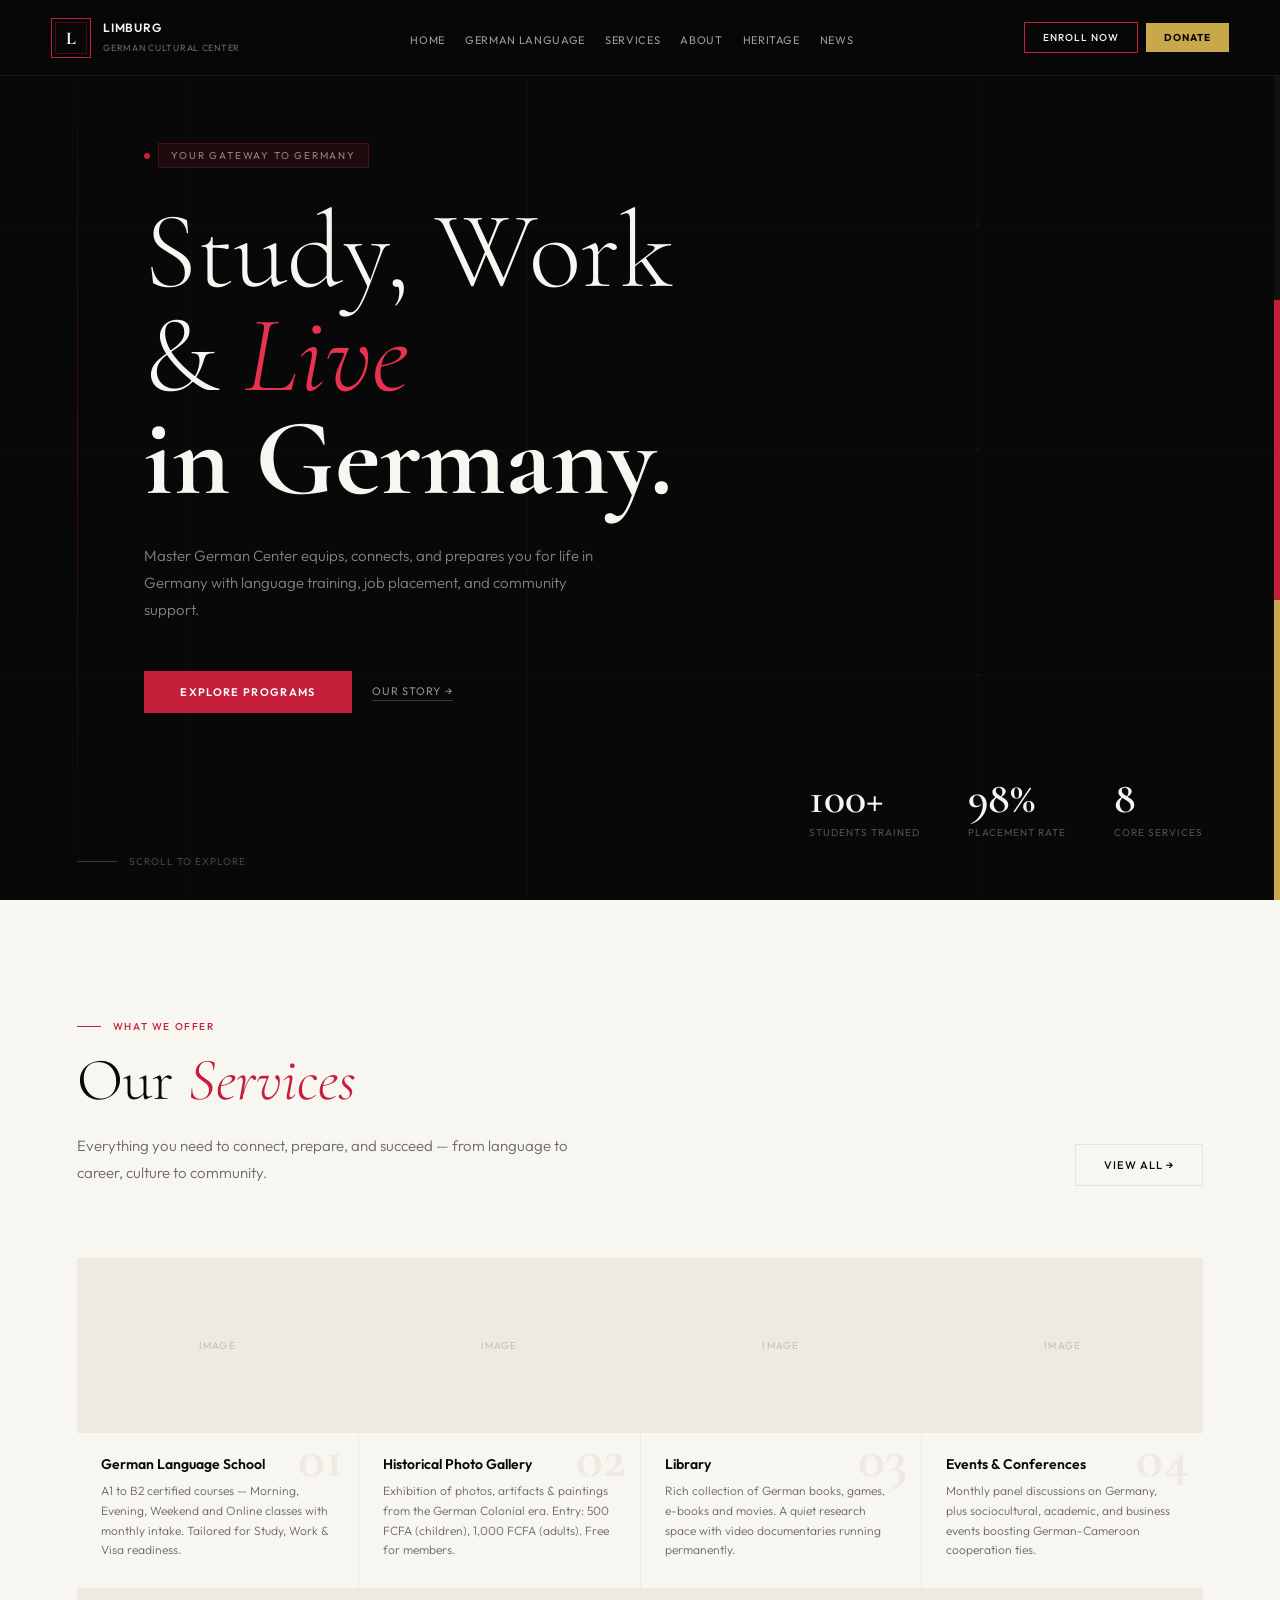
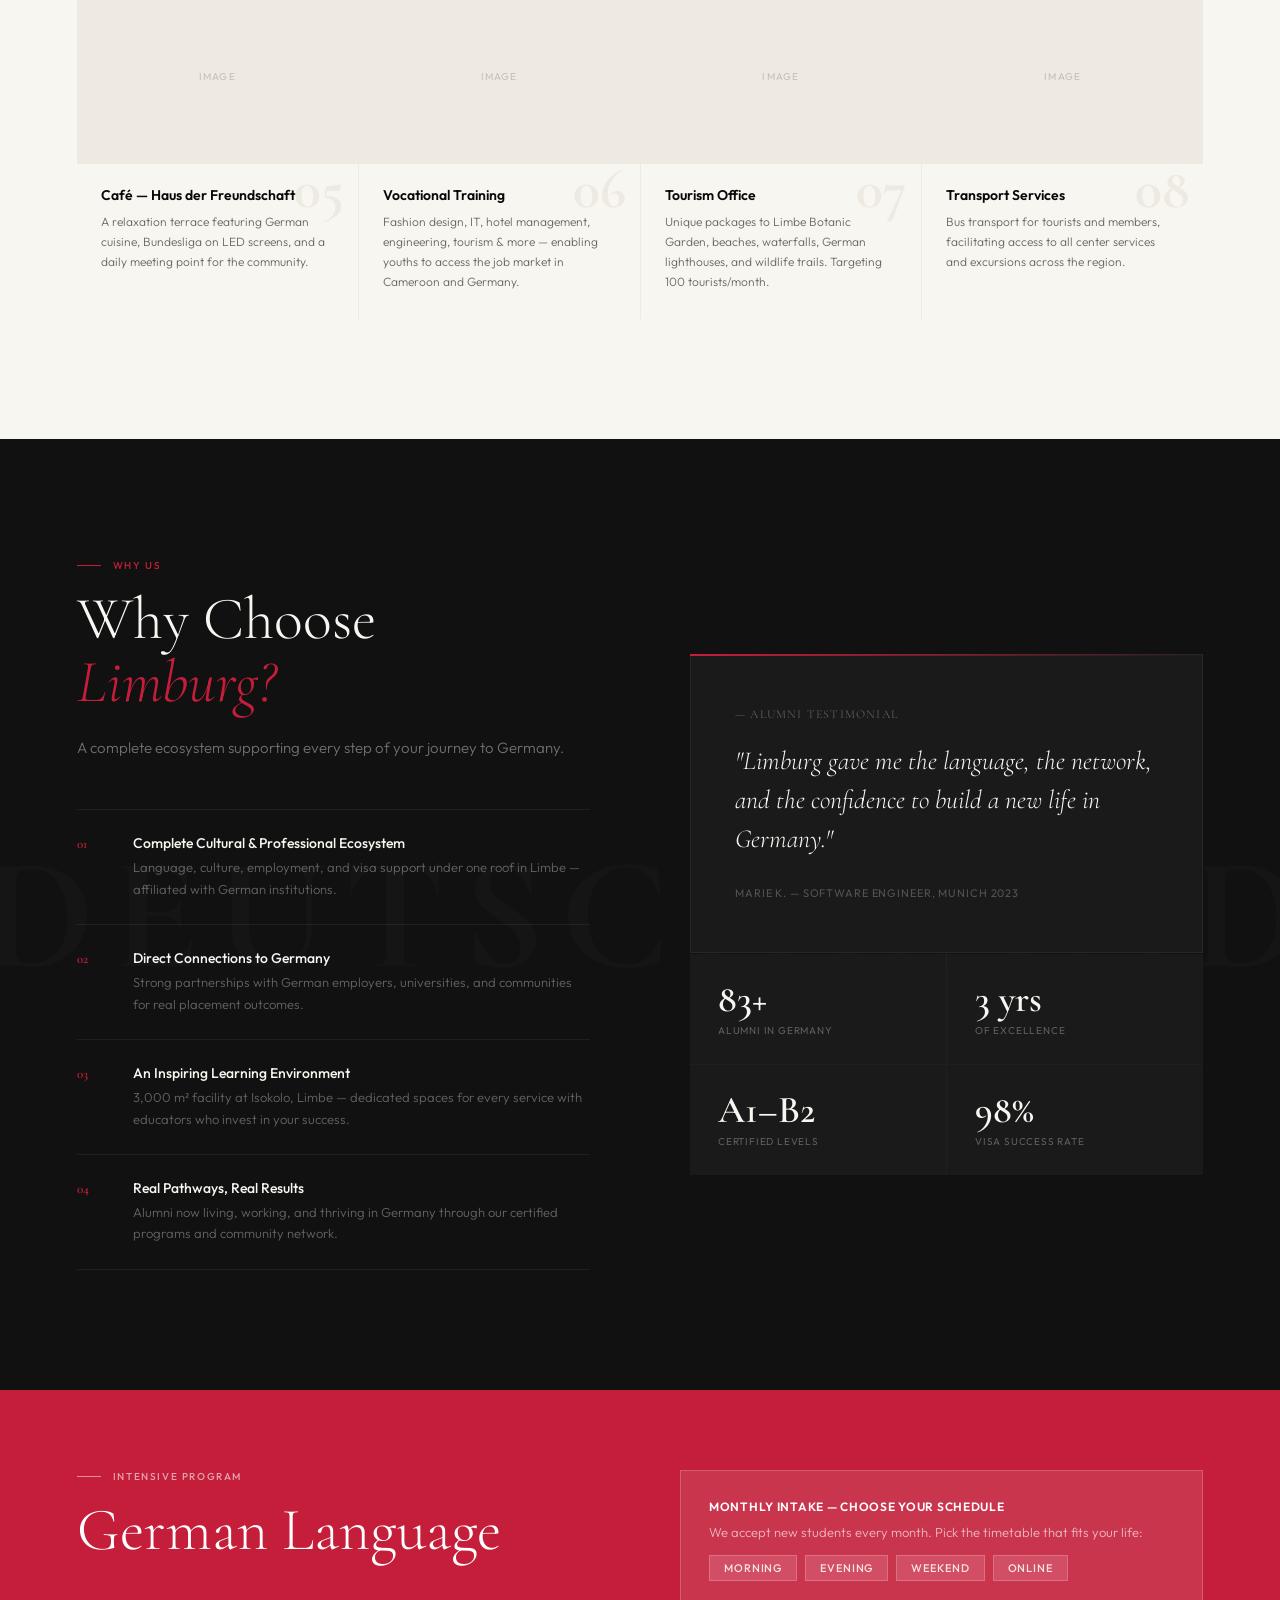
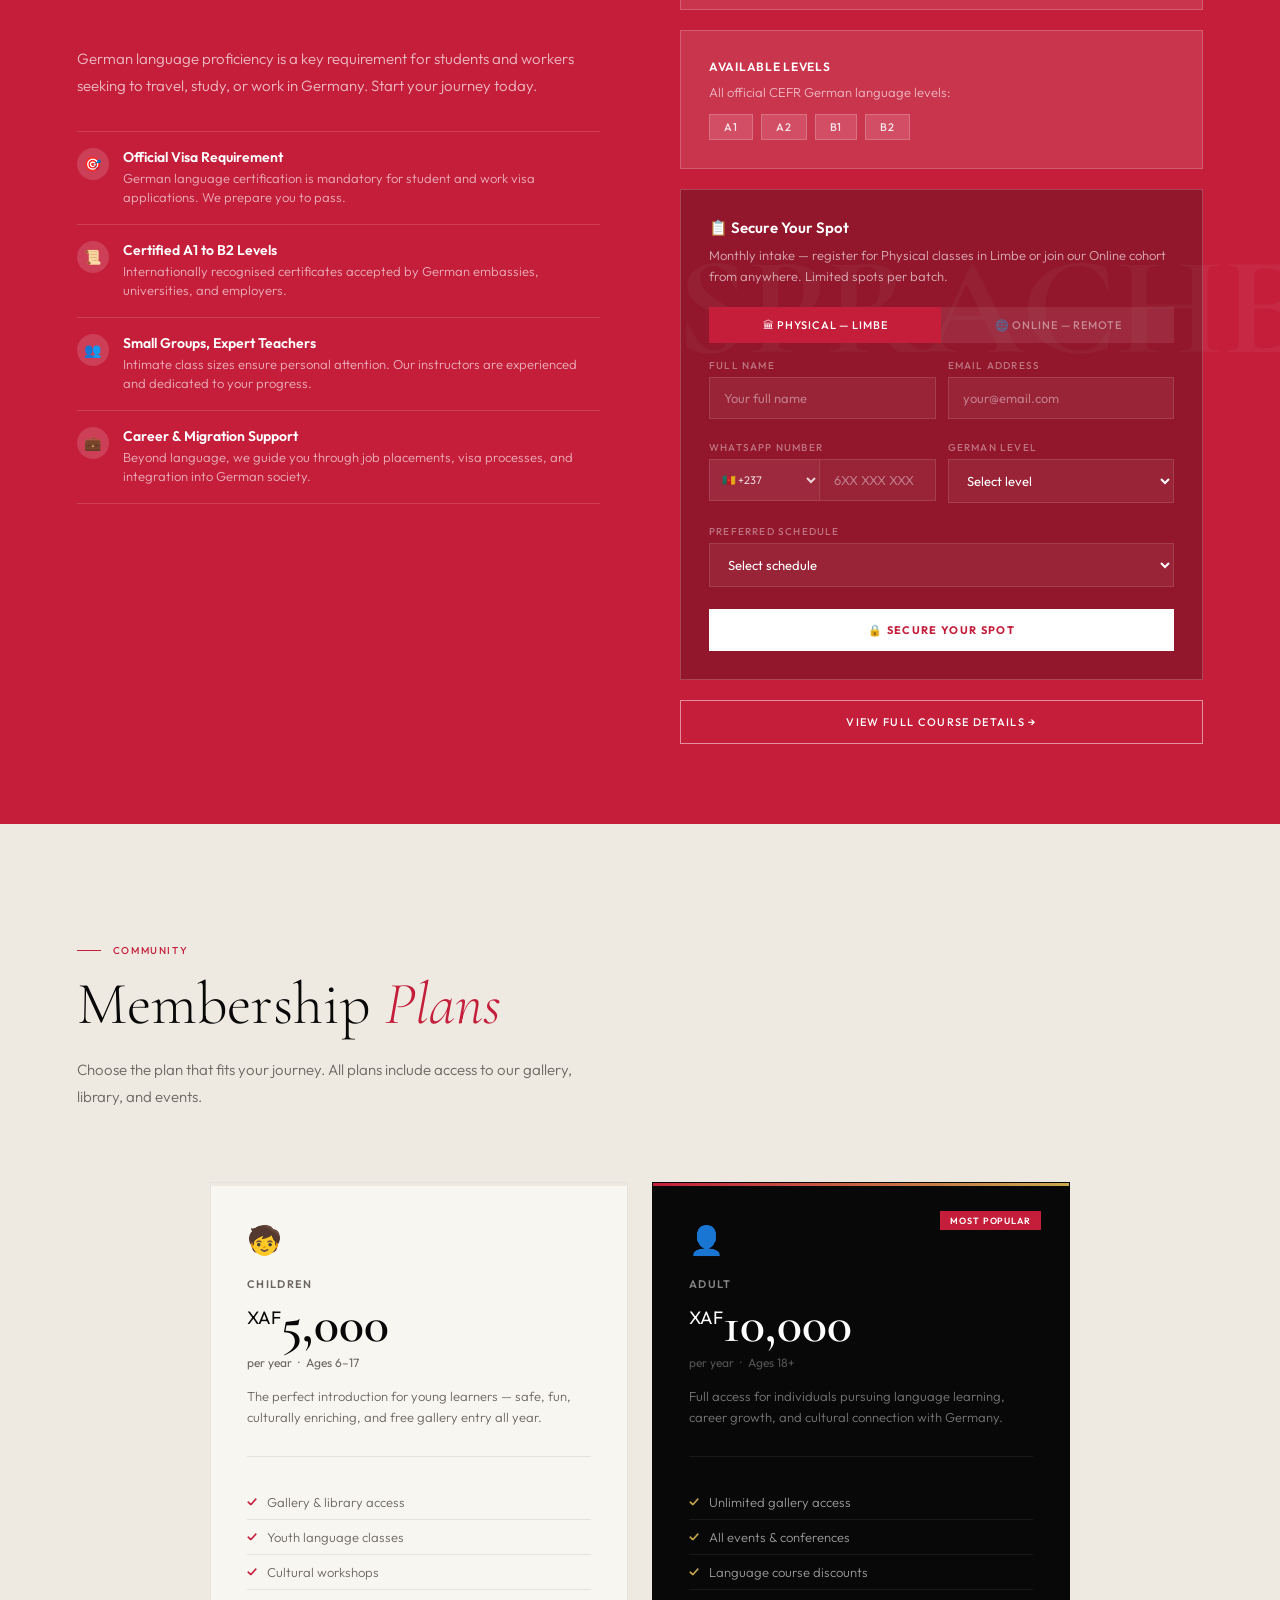
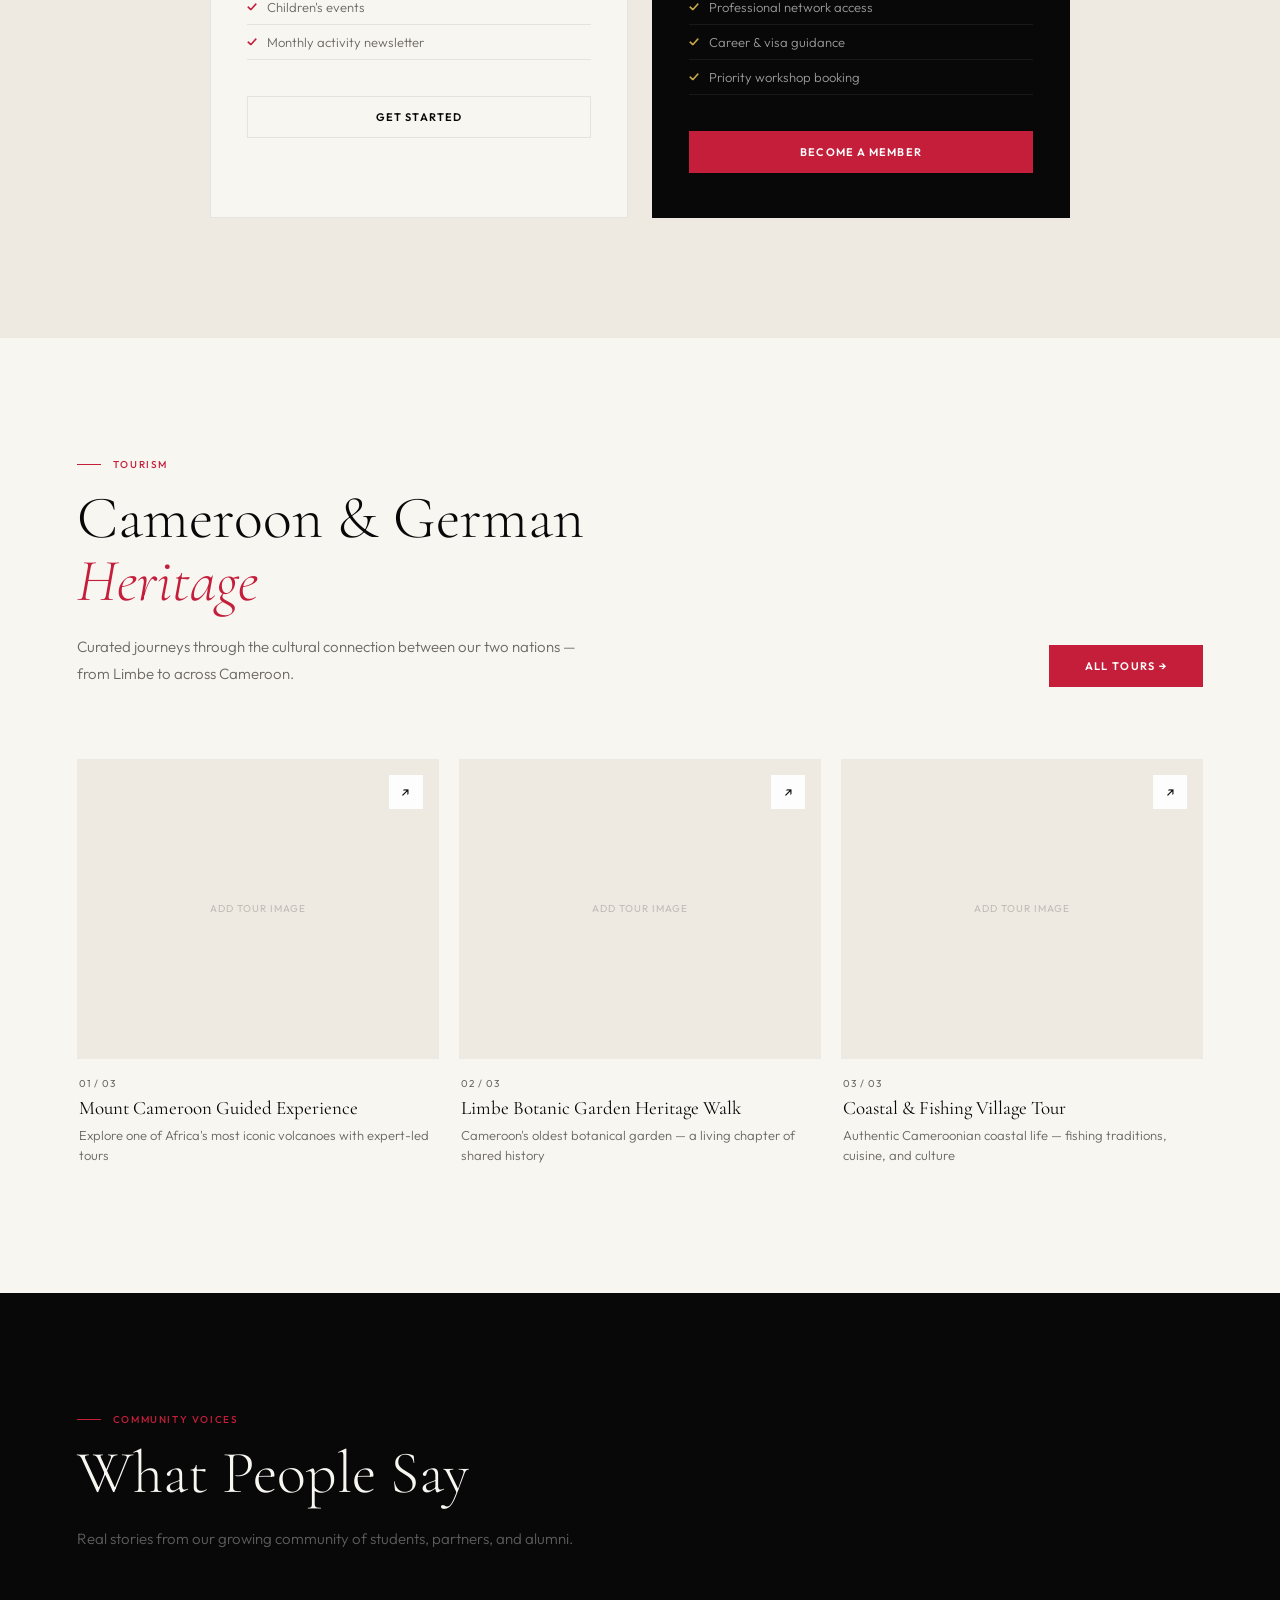
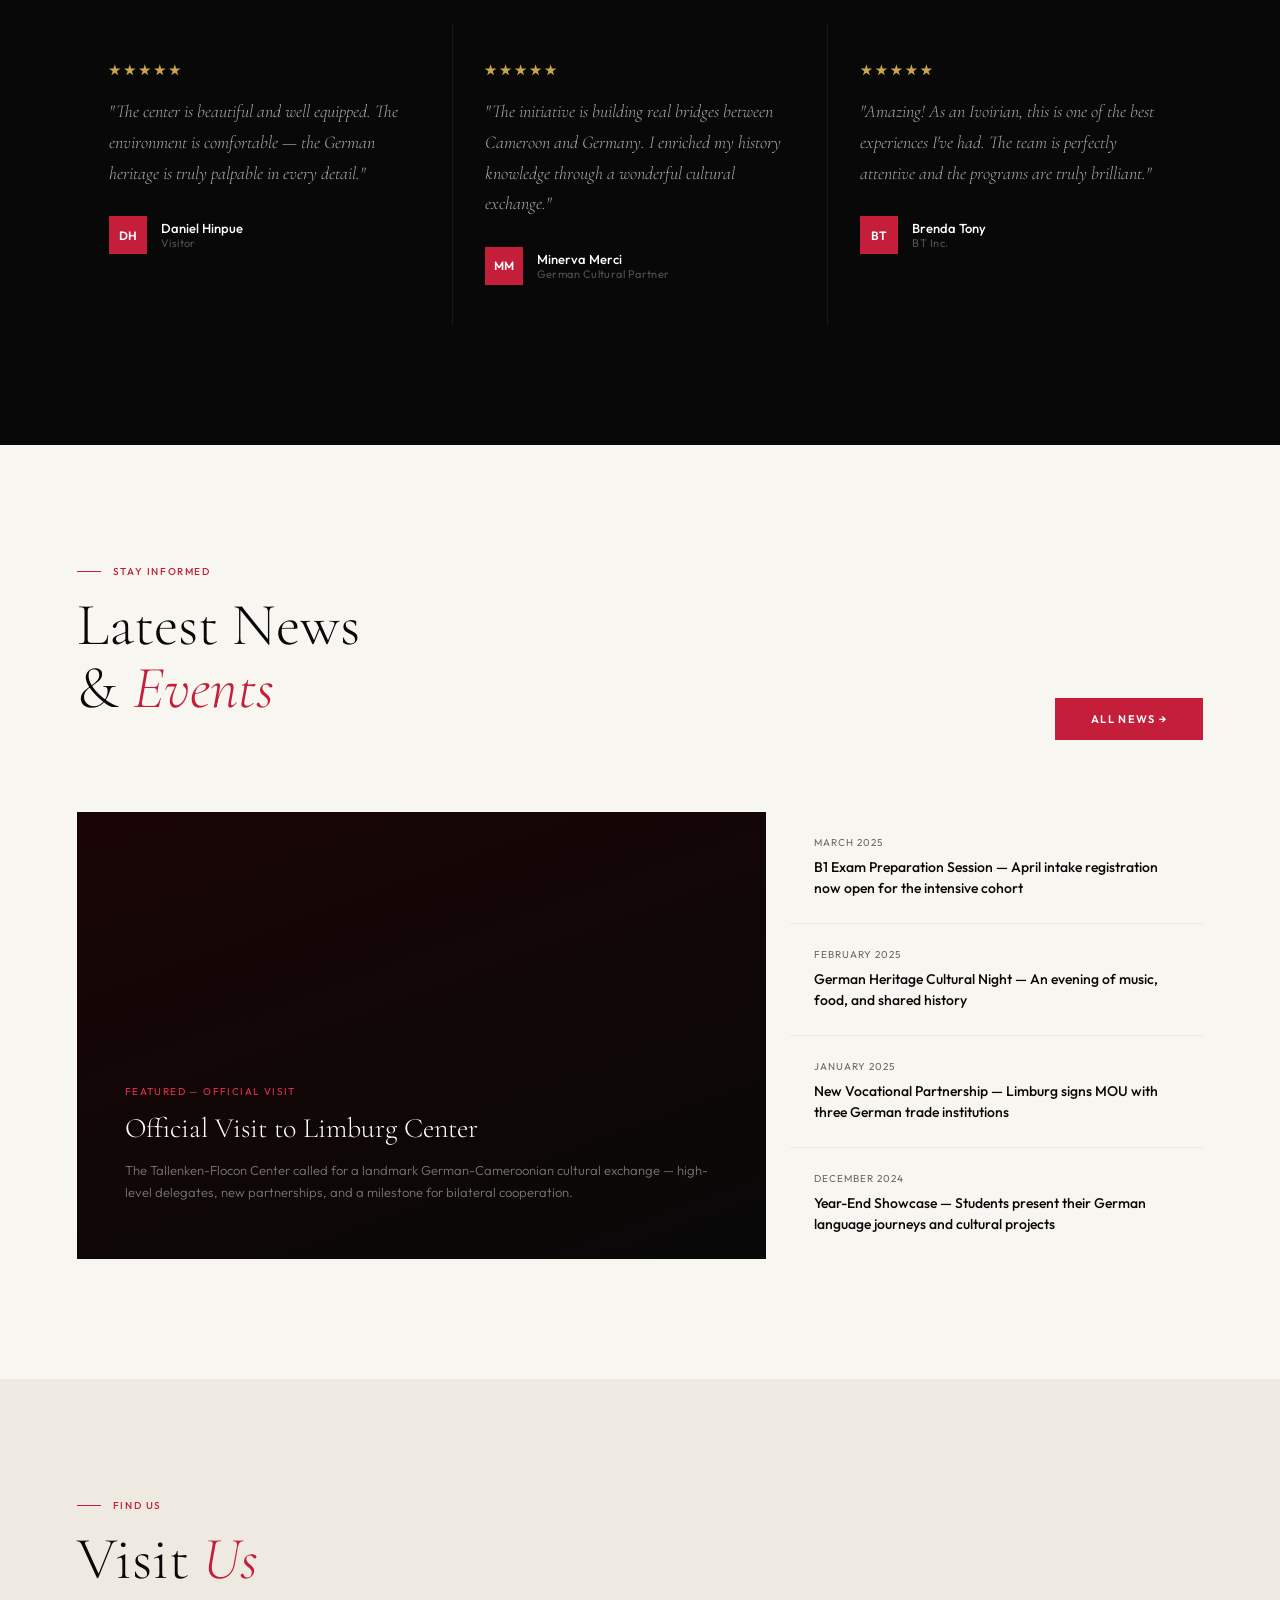
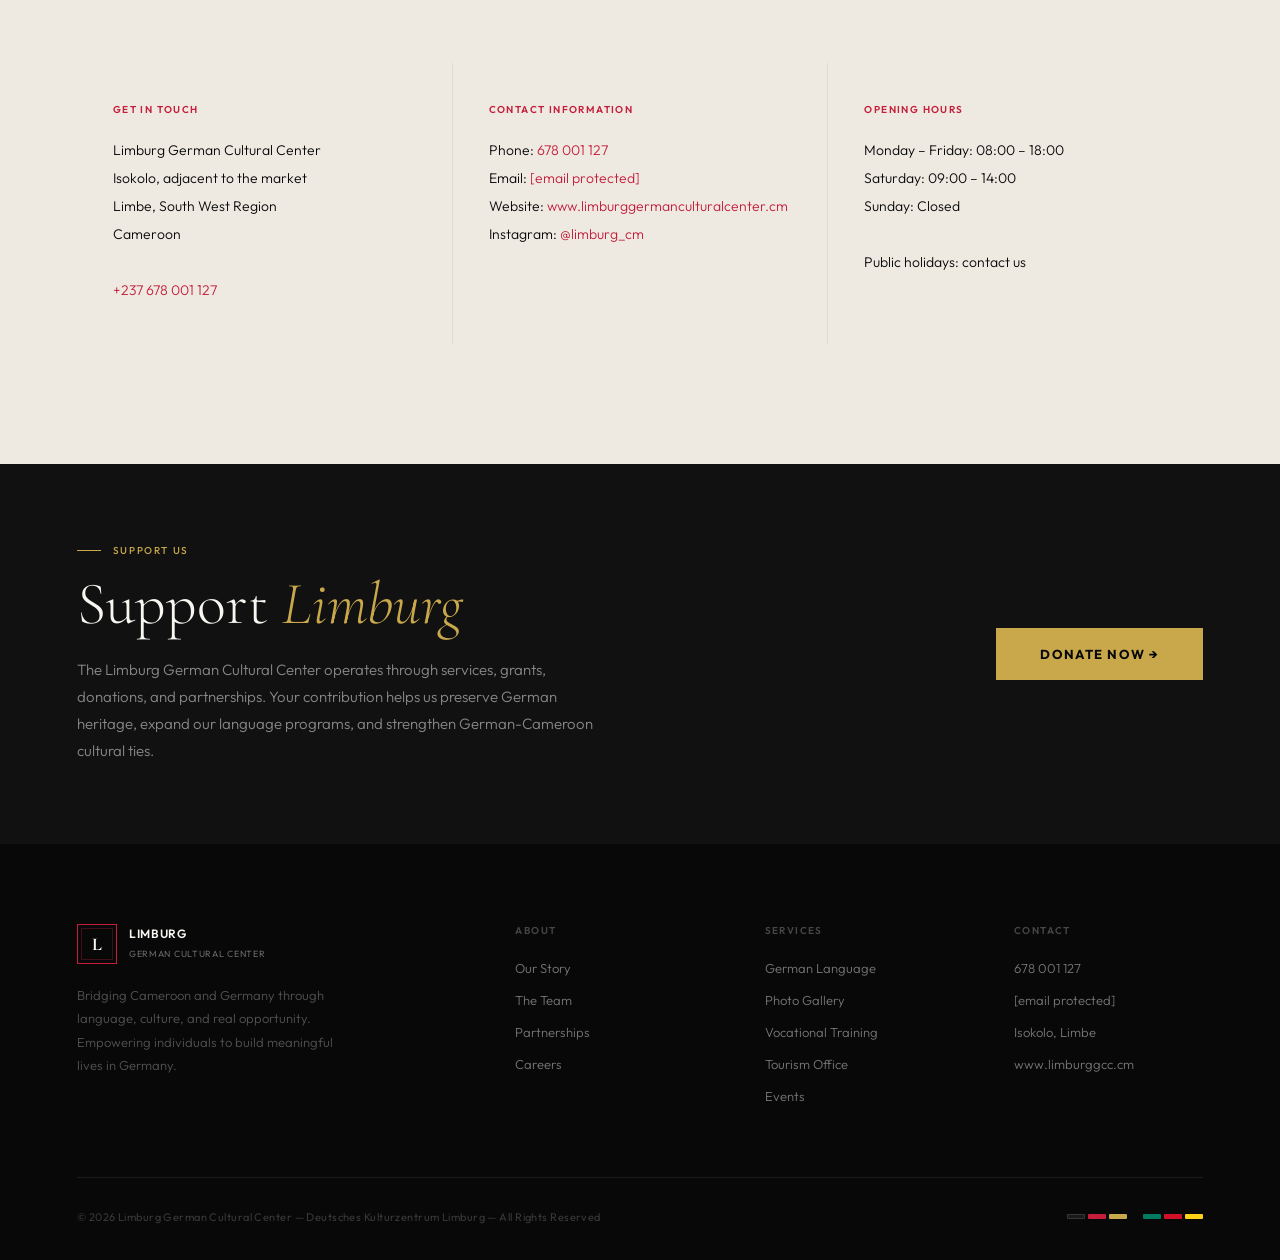
==== index.html @ 53f9df0f "Add files via upload" ====
<!DOCTYPE html>
<html lang="en">
<head>
<meta charset="UTF-8">
<meta name="viewport" content="width=device-width, initial-scale=1.0">
<title>Limburg — Deutsches Kulturzentrum Limbe</title>
<link href="https://fonts.googleapis.com/css2?family=Cormorant+Garamond:ital,wght@0,300;0,400;0,600;0,700;1,300;1,400&family=Outfit:wght@300;400;500;600&display=swap" rel="stylesheet">
<style>

/* =============================================
   VARIABLES
   ============================================= */
:root{
  --red:#C41E3A;
  --red2:#E8324F;
  --gold:#C9A84C;
  --gold2:#E8C878;
  --black:#080808;
  --black2:#111111;
  --black3:#1a1a1a;
  --white:#F8F6F1;
  --off:#EEEAE2;
  --gray:#6B6660;
  --border:rgba(255,255,255,0.08);
  --border-light:rgba(0,0,0,0.08);
  --cm-green:#007A5E;
  --cm-red:#CE1126;
  --cm-yellow:#FCD116;
}

/* =============================================
   RESET & BASE
   ============================================= */
*,*::before,*::after{box-sizing:border-box;margin:0;padding:0}
html{scroll-behavior:smooth;font-size:16px}
body{font-family:'Outfit',sans-serif;background:var(--white);color:var(--black);overflow-x:hidden}
img{display:block;width:100%;height:100%;object-fit:cover}

/* =============================================
   NAVIGATION
   ============================================= */
nav{
  position:fixed;top:0;left:0;right:0;z-index:200;
  height:76px;display:flex;align-items:center;
  justify-content:space-between;padding:0 4%;
  background:rgba(8,8,8,0.97);
  backdrop-filter:blur(20px);
  border-bottom:1px solid var(--border);
}
.nav-logo{display:flex;align-items:center;gap:12px;text-decoration:none;flex-shrink:0}
.logo-emblem{
  width:40px;height:40px;border:1px solid var(--red);
  display:flex;align-items:center;justify-content:center;position:relative
}
.logo-emblem span{font-family:'Cormorant Garamond',serif;font-size:18px;font-weight:700;color:var(--white)}
.logo-emblem::before{content:'';position:absolute;inset:3px;border:1px solid rgba(196,30,58,0.3)}
.logo-text{color:var(--white)}
.logo-text strong{display:block;font-size:12px;font-weight:600;letter-spacing:0.06em;text-transform:uppercase}
.logo-text span{font-size:9px;color:rgba(255,255,255,0.4);letter-spacing:0.08em;text-transform:uppercase}

.nav-menu{display:flex;gap:20px;list-style:none}
.nav-menu a{
  color:rgba(255,255,255,0.6);text-decoration:none;font-size:11px;
  font-weight:400;letter-spacing:0.06em;text-transform:uppercase;
  transition:color 0.2s;position:relative;white-space:nowrap
}
.nav-menu a::after{
  content:'';position:absolute;bottom:-4px;left:0;right:0;
  height:1px;background:var(--red);
  transform:scaleX(0);transform-origin:left;transition:transform 0.3s
}
.nav-menu a:hover{color:#fff}
.nav-menu a:hover::after{transform:scaleX(1)}

.nav-right{display:flex;gap:8px;align-items:center;flex-shrink:0}
.nav-btn{
  background:transparent;border:1px solid var(--red);
  color:var(--white);padding:8px 18px;font-size:10px;font-weight:500;
  letter-spacing:0.1em;text-transform:uppercase;
  font-family:'Outfit',sans-serif;cursor:pointer;
  transition:all 0.3s;position:relative;overflow:hidden;
  text-decoration:none;display:inline-block;white-space:nowrap
}
.nav-btn::before{
  content:'';position:absolute;inset:0;background:var(--red);
  transform:scaleX(0);transform-origin:left;transition:transform 0.3s;z-index:-1
}
.nav-btn:hover{color:#fff}
.nav-btn:hover::before{transform:scaleX(1)}
.nav-donate{
  background:var(--gold);color:var(--black);
  padding:8px 18px;font-size:10px;font-weight:700;
  letter-spacing:0.1em;text-transform:uppercase;
  text-decoration:none;display:inline-block;
  transition:background 0.3s;white-space:nowrap
}
.nav-donate:hover{background:var(--gold2)}

/* hamburger — visible only mobile */
.nav-hamburger{
  display:none;flex-direction:column;gap:5px;
  background:none;border:none;cursor:pointer;padding:6px;flex-shrink:0
}
.nav-hamburger span{display:block;width:22px;height:1.5px;background:#fff;transition:all 0.3s}

/* =============================================
   HERO
   ============================================= */
.hero{
  min-height:100vh;background:var(--black);
  display:flex;align-items:center;
  position:relative;overflow:hidden;
  padding-top:76px
}
.hero-geo{position:absolute;inset:0;opacity:0.04;pointer-events:none}
.hero-geo svg{width:100%;height:100%}
.hero-flag{position:absolute;right:0;top:0;bottom:0;width:6px;display:flex;flex-direction:column}
.hero-flag div{flex:1}
.hero-flag .f1{background:var(--black2)}
.hero-flag .f2{background:var(--red)}
.hero-flag .f3{background:var(--gold)}
.hero-line{
  position:absolute;left:6%;top:0;bottom:0;width:1px;
  background:linear-gradient(to bottom,transparent,rgba(196,30,58,0.3),transparent)
}
.hero-content{position:relative;z-index:2;padding:60px 6%;width:100%}
.hero-tag{display:inline-flex;align-items:center;gap:8px;margin-bottom:32px}
.hero-tag-dot{width:6px;height:6px;border-radius:50%;background:var(--red);flex-shrink:0}
.hero-tag-text{
  font-size:10px;letter-spacing:0.18em;text-transform:uppercase;
  color:rgba(255,255,255,0.5);font-weight:400;
  background:rgba(196,30,58,0.12);border:1px solid rgba(196,30,58,0.25);
  padding:5px 12px
}
.hero-headline{
  font-family:'Cormorant Garamond',serif;
  font-size:clamp(52px,8.5vw,110px);
  font-weight:300;line-height:0.95;color:var(--white);margin-bottom:32px
}
.hero-headline em{font-style:italic;color:var(--red2)}
.hero-headline strong{font-weight:700;display:block}
.hero-body{
  font-size:15px;color:rgba(255,255,255,0.5);
  line-height:1.8;max-width:460px;margin-bottom:48px;font-weight:300
}
.hero-actions{display:flex;gap:20px;align-items:center;flex-wrap:wrap}
.hero-counter{
  position:absolute;bottom:60px;right:6%;
  display:flex;gap:48px
}
.hero-stat strong{
  display:block;font-family:'Cormorant Garamond',serif;
  font-size:44px;font-weight:600;color:var(--white);line-height:1
}
.hero-stat span{
  font-size:10px;letter-spacing:0.1em;
  text-transform:uppercase;color:rgba(255,255,255,0.3)
}
.hero-scroll{
  position:absolute;bottom:32px;left:6%;
  display:flex;align-items:center;gap:12px;
  color:rgba(255,255,255,0.25);font-size:10px;
  letter-spacing:0.1em;text-transform:uppercase
}
.scroll-line{width:40px;height:1px;background:rgba(255,255,255,0.2)}

/* =============================================
   SHARED BUTTONS
   ============================================= */
.btn-red{
  display:inline-block;background:var(--red);color:#fff;
  padding:14px 36px;font-size:11px;font-weight:600;
  letter-spacing:0.12em;text-transform:uppercase;
  text-decoration:none;transition:background 0.3s
}
.btn-red:hover{background:var(--red2)}
.btn-ghost{
  display:inline-block;color:rgba(255,255,255,0.55);
  font-size:11px;font-weight:400;letter-spacing:0.1em;text-transform:uppercase;
  text-decoration:none;border-bottom:1px solid rgba(255,255,255,0.2);
  padding-bottom:2px;transition:all 0.3s
}
.btn-ghost:hover{color:#fff;border-color:rgba(255,255,255,0.6)}
.btn-outline{
  display:inline-block;border:1px solid var(--border-light);
  color:var(--black);padding:13px 28px;font-size:11px;font-weight:500;
  letter-spacing:0.1em;text-transform:uppercase;
  text-decoration:none;transition:all 0.3s
}
.btn-outline:hover{background:var(--black);color:#fff;border-color:var(--black)}
.btn-white-outline{
  display:inline-block;border:1px solid rgba(255,255,255,0.5);
  color:#fff;padding:14px 36px;font-size:11px;font-weight:500;
  letter-spacing:0.12em;text-transform:uppercase;
  text-decoration:none;transition:all 0.3s;white-space:nowrap;text-align:center
}
.btn-white-outline:hover{background:#fff;color:var(--red)}
.btn-white-solid{
  display:block;width:100%;background:#fff;color:var(--red);
  padding:13px;font-size:11px;font-weight:700;
  letter-spacing:0.12em;text-transform:uppercase;
  text-decoration:none;transition:all 0.3s;border:none;cursor:pointer;
  font-family:'Outfit',sans-serif;text-align:center
}
.btn-white-solid:hover{background:var(--black);color:#fff}
.btn-donate{
  display:inline-block;background:var(--gold);color:var(--black);
  padding:14px 36px;font-size:11px;font-weight:700;
  letter-spacing:0.12em;text-transform:uppercase;
  text-decoration:none;transition:all 0.3s
}
.btn-donate:hover{background:var(--gold2)}

/* =============================================
   SHARED SECTION STYLES
   ============================================= */
section{padding:120px 6%}
.s-label{
  font-size:10px;letter-spacing:0.16em;text-transform:uppercase;
  color:var(--red);display:flex;align-items:center;
  gap:12px;margin-bottom:16px;font-weight:500
}
.s-label::before{content:'';width:24px;height:1px;background:var(--red)}
.s-title{
  font-family:'Cormorant Garamond',serif;
  font-size:clamp(32px,5vw,60px);font-weight:300;
  line-height:1.05;color:var(--black);margin-bottom:20px
}
.s-title em{font-style:italic;color:var(--red)}
.s-sub{font-size:15px;color:var(--gray);line-height:1.8;font-weight:300;max-width:520px}

/* =============================================
   SERVICES
   ============================================= */
.services-bg{background:var(--white)}
.services-top{
  display:flex;justify-content:space-between;
  align-items:flex-end;margin-bottom:72px;flex-wrap:wrap;gap:24px
}
.services-grid{
  display:grid;grid-template-columns:repeat(4,1fr);
  gap:1px;background:var(--off)
}
.svc{
  background:var(--white);position:relative;
  overflow:hidden;display:flex;flex-direction:column;
  transition:background 0.4s,transform 0.3s
}
.svc::before{
  content:'';position:absolute;bottom:0;left:0;right:0;
  height:2px;background:var(--red);
  transform:scaleX(0);transform-origin:left;transition:transform 0.4s;z-index:2
}
.svc:hover{background:var(--black);transform:translateY(-4px)}
.svc:hover::before{transform:scaleX(1)}
.svc:hover .svc-n{color:rgba(255,255,255,0.05)}
.svc:hover .svc-title{color:#fff}
.svc:hover .svc-desc{color:rgba(255,255,255,0.4)}
.svc-n{
  font-family:'Cormorant Garamond',serif;font-size:56px;font-weight:700;
  color:var(--off);position:absolute;top:172px;right:14px;
  line-height:1;transition:color 0.4s;user-select:none;z-index:1
}
/* IMAGE SLOT — replace contents with <img src="..." alt="..."> */
.svc-img{
  width:100%;height:175px;background:var(--off);
  overflow:hidden;flex-shrink:0;position:relative
}
.svc-img-label{
  position:absolute;inset:0;display:flex;align-items:center;
  justify-content:center;font-size:10px;letter-spacing:0.12em;
  text-transform:uppercase;color:rgba(0,0,0,0.18);pointer-events:none
}
.svc:hover .svc-img{filter:brightness(0.35)}
.svc-body{padding:22px 24px 28px;flex:1;position:relative;z-index:1}
.svc-title{font-size:14px;font-weight:600;margin-bottom:8px;transition:color 0.4s}
.svc-desc{font-size:12px;color:var(--gray);line-height:1.65;font-weight:300;transition:color 0.4s}

/* =============================================
   WHY CHOOSE
   ============================================= */
.why{background:var(--black2);overflow:hidden;position:relative}
.why::before{
  content:'DEUTSCHLAND';
  position:absolute;right:-40px;top:50%;transform:translateY(-50%);
  font-family:'Cormorant Garamond',serif;font-size:160px;font-weight:700;
  color:rgba(255,255,255,0.02);white-space:nowrap;letter-spacing:0.1em;pointer-events:none
}
.why-inner{display:grid;grid-template-columns:1fr 1fr;gap:100px;align-items:center}
.why .s-title{color:var(--white)}
.why .s-sub{color:rgba(255,255,255,0.4)}
.why-list{margin-top:48px}
.why-item{
  display:grid;grid-template-columns:40px 1fr;gap:16px;
  padding:24px 0;border-bottom:1px solid rgba(255,255,255,0.06)
}
.why-item:first-child{border-top:1px solid rgba(255,255,255,0.06)}
.why-num{font-family:'Cormorant Garamond',serif;font-size:13px;color:var(--red);font-weight:600;padding-top:2px}
.why-item-title{font-size:14px;font-weight:500;color:var(--white);margin-bottom:5px}
.why-item-desc{font-size:13px;color:rgba(255,255,255,0.35);line-height:1.65;font-weight:300}
.why-visual{position:relative}
.why-box{
  background:var(--black3);border:1px solid rgba(255,255,255,0.06);
  padding:52px 44px;position:relative
}
.why-accent{position:absolute;top:-1px;left:-1px;right:-1px;height:2px;background:linear-gradient(to right,var(--red),transparent)}
.why-box-quote{font-family:'Cormorant Garamond',serif;font-size:12px;color:rgba(255,255,255,0.3);letter-spacing:0.1em;text-transform:uppercase;margin-bottom:20px}
.why-box-text{font-family:'Cormorant Garamond',serif;font-size:26px;font-weight:300;color:var(--white);line-height:1.5;font-style:italic;margin-bottom:28px}
.why-box-attr{font-size:11px;color:rgba(255,255,255,0.25);letter-spacing:0.08em;text-transform:uppercase}
.why-stat-row{display:grid;grid-template-columns:1fr 1fr;gap:1px;background:rgba(255,255,255,0.06);margin-top:1px}
.why-stat{background:var(--black3);padding:26px 28px}
.why-stat strong{font-family:'Cormorant Garamond',serif;font-size:38px;font-weight:600;color:var(--white);display:block;line-height:1}
.why-stat span{font-size:10px;letter-spacing:0.08em;text-transform:uppercase;color:rgba(255,255,255,0.3)}

/* =============================================
   GERMAN LANGUAGE SECTION
   ============================================= */
.bootcamp{background:var(--red);padding:80px 6%;position:relative;overflow:hidden}
.bootcamp::after{
  content:'SPRACHE';position:absolute;right:-20px;top:50%;transform:translateY(-50%);
  font-family:'Cormorant Garamond',serif;font-size:140px;font-weight:700;
  color:rgba(255,255,255,0.05);white-space:nowrap;pointer-events:none
}
.bootcamp-inner{display:grid;grid-template-columns:1fr 1fr;gap:80px;align-items:start;position:relative;z-index:1}
.bootcamp .s-label{color:rgba(255,255,255,0.6)}
.bootcamp .s-label::before{background:rgba(255,255,255,0.5)}
.bootcamp .s-title{color:#fff}
.bootcamp .s-sub{color:rgba(255,255,255,0.7);max-width:100%}
.bootcamp-reasons{margin-top:32px}
.bootcamp-reason{
  display:flex;align-items:flex-start;gap:14px;
  padding:16px 0;border-bottom:1px solid rgba(255,255,255,0.15)
}
.bootcamp-reason:first-child{border-top:1px solid rgba(255,255,255,0.15)}
.bootcamp-reason-icon{
  width:32px;height:32px;border-radius:50%;
  background:rgba(255,255,255,0.15);
  display:flex;align-items:center;justify-content:center;
  font-size:14px;flex-shrink:0
}
.bootcamp-reason-title{font-size:14px;font-weight:600;color:#fff;margin-bottom:3px}
.bootcamp-reason-desc{font-size:13px;color:rgba(255,255,255,0.65);line-height:1.5;font-weight:300}
.bootcamp-right{display:flex;flex-direction:column;gap:20px}
.bootcamp-card{
  background:rgba(255,255,255,0.1);
  border:1px solid rgba(255,255,255,0.2);padding:28px
}
.bootcamp-card-title{font-size:12px;font-weight:600;color:#fff;margin-bottom:8px;letter-spacing:0.06em;text-transform:uppercase}
.bootcamp-card-text{font-size:13px;color:rgba(255,255,255,0.65);line-height:1.6;font-weight:300;margin-bottom:12px}
.bootcamp-schedule{display:flex;flex-wrap:wrap;gap:8px;margin-top:4px}
.schedule-tag{
  background:rgba(255,255,255,0.12);border:1px solid rgba(255,255,255,0.2);
  color:rgba(255,255,255,0.85);padding:5px 14px;
  font-size:11px;letter-spacing:0.08em;text-transform:uppercase;font-weight:500
}
.bootcamp-online{background:rgba(0,0,0,0.25);border:1px solid rgba(255,255,255,0.2);padding:28px}
.bootcamp-online-title{font-size:15px;font-weight:600;color:#fff;margin-bottom:8px}
.bootcamp-online-desc{font-size:13px;color:rgba(255,255,255,0.65);line-height:1.6;margin-bottom:20px;font-weight:300}
.bootcamp-online input,
.bootcamp-online select{
  width:100%;padding:11px 14px;margin-bottom:10px;
  border:1px solid rgba(255,255,255,0.2);
  background:rgba(255,255,255,0.08);color:#fff;
  font-size:13px;font-family:'Outfit',sans-serif;outline:none
}
.bootcamp-online input::placeholder{color:rgba(255,255,255,0.4)}
.bootcamp-online select option{background:var(--black2);color:#fff}

/* =============================================
   MEMBERSHIP — 2 cards
   ============================================= */
.membership{background:var(--off)}
.membership-top{display:flex;justify-content:space-between;align-items:flex-end;margin-bottom:72px;flex-wrap:wrap;gap:24px}
.pricing-grid{display:grid;grid-template-columns:1fr 1fr;gap:24px;max-width:860px;margin:0 auto}
.price-card{
  background:var(--white);border:1px solid var(--border-light);
  padding:44px 36px;position:relative;transition:transform 0.3s
}
.price-card:hover{transform:translateY(-6px)}
.price-card.featured{background:var(--black);border-color:transparent}
.price-card.featured .price-name{color:rgba(255,255,255,0.5)}
.price-card.featured .price-amount{color:#fff}
.price-card.featured .price-period{color:rgba(255,255,255,0.3)}
.price-card.featured .price-desc{color:rgba(255,255,255,0.45);border-color:rgba(255,255,255,0.07)}
.price-card.featured .price-feature{color:rgba(255,255,255,0.6);border-color:rgba(255,255,255,0.07)}
.price-card.featured .price-feature::before{color:var(--gold)}
.price-top-bar{height:3px;background:var(--off);margin:-44px -36px 36px}
.price-card.featured .price-top-bar{background:linear-gradient(to right,var(--red),var(--gold))}
.price-badge{
  position:absolute;top:28px;right:28px;background:var(--red);
  color:#fff;font-size:9px;font-weight:600;letter-spacing:0.1em;
  text-transform:uppercase;padding:4px 10px
}
.price-icon{font-size:28px;margin-bottom:20px}
.price-name{font-size:11px;font-weight:600;letter-spacing:0.12em;text-transform:uppercase;color:var(--gray);margin-bottom:8px}
.price-amount{font-family:'Cormorant Garamond',serif;font-size:52px;font-weight:600;color:var(--black);line-height:1;margin-bottom:4px}
.price-amount sup{font-size:18px;vertical-align:top;margin-top:10px;display:inline-block;font-family:'Outfit',sans-serif;font-weight:400}
.price-period{font-size:12px;color:var(--gray);margin-bottom:16px}
.price-desc{font-size:13px;color:var(--gray);line-height:1.6;font-weight:300;margin-bottom:28px;padding-bottom:28px;border-bottom:1px solid var(--border-light)}
.price-features{list-style:none;margin-bottom:36px}
.price-feature{font-size:13px;color:var(--gray);padding:9px 0;border-bottom:1px solid var(--border-light);display:flex;align-items:center;gap:10px;font-weight:300}
.price-feature::before{content:'✓';color:var(--red);font-weight:700;flex-shrink:0;font-size:12px}
.price-cta{display:block;text-align:center;padding:13px;font-size:11px;font-weight:600;letter-spacing:0.1em;text-transform:uppercase;text-decoration:none;border:1px solid var(--border-light);color:var(--black);transition:all 0.3s}
.price-cta:hover{background:var(--black);color:#fff;border-color:var(--black)}
.price-card.featured .price-cta{background:var(--red);color:#fff;border-color:var(--red)}
.price-card.featured .price-cta:hover{background:var(--red2)}

/* =============================================
   HERITAGE / TOURISM
   ============================================= */
.heritage{background:var(--white)}
.heritage-top{display:flex;justify-content:space-between;align-items:flex-end;margin-bottom:72px;flex-wrap:wrap;gap:24px}
.heritage-grid{display:grid;grid-template-columns:repeat(3,1fr);gap:20px}
.hcard{position:relative;overflow:hidden;cursor:pointer}
/* IMAGE SLOT */
.hcard-img{
  width:100%;height:300px;background:var(--off);
  overflow:hidden;position:relative;transition:transform 0.5s ease
}
.hcard-img-label{
  position:absolute;inset:0;display:flex;align-items:center;
  justify-content:center;font-size:10px;letter-spacing:0.1em;
  text-transform:uppercase;color:rgba(0,0,0,0.2);pointer-events:none
}
.hcard:hover .hcard-img{transform:scale(1.04)}
.hcard-arrow{
  position:absolute;top:16px;right:16px;z-index:2;
  width:34px;height:34px;background:rgba(255,255,255,0.92);
  display:flex;align-items:center;justify-content:center;
  font-size:13px;color:var(--black);transition:all 0.3s
}
.hcard:hover .hcard-arrow{background:var(--red);color:#fff}
.hcard-content{padding:18px 2px 8px}
.hcard-num{font-size:10px;color:var(--gray);letter-spacing:0.1em;margin-bottom:6px}
.hcard-title{font-family:'Cormorant Garamond',serif;font-size:19px;font-weight:400;color:var(--black);margin-bottom:6px;line-height:1.3}
.hcard-desc{font-size:13px;color:var(--gray);font-weight:300;line-height:1.5}

/* =============================================
   TESTIMONIALS
   ============================================= */
.testimonials{background:var(--black)}
.testimonials .s-title{color:var(--white)}
.testimonials .s-sub{color:rgba(255,255,255,0.35)}
.testi-top{display:flex;justify-content:space-between;align-items:flex-end;margin-bottom:72px;flex-wrap:wrap;gap:24px}
.testi-grid{display:grid;grid-template-columns:repeat(3,1fr);gap:1px;background:rgba(255,255,255,0.06)}
.tcard{background:var(--black);padding:40px 32px;transition:background 0.3s}
.tcard:hover{background:var(--black3)}
.tcard-stars{display:flex;gap:3px;margin-bottom:20px}
.tcard-star{width:12px;height:12px;background:var(--gold);clip-path:polygon(50% 0%,61% 35%,98% 35%,68% 57%,79% 91%,50% 70%,21% 91%,32% 57%,2% 35%,39% 35%)}
.tcard-text{font-family:'Cormorant Garamond',serif;font-size:18px;font-weight:300;color:rgba(255,255,255,0.65);line-height:1.7;font-style:italic;margin-bottom:28px}
.tcard-author{display:flex;align-items:center;gap:14px}
.tcard-av{width:38px;height:38px;background:var(--red);display:flex;align-items:center;justify-content:center;font-size:12px;font-weight:600;color:#fff;flex-shrink:0}
.tcard-name{font-size:13px;font-weight:500;color:#fff}
.tcard-role{font-size:11px;color:rgba(255,255,255,0.3);letter-spacing:0.04em}

/* =============================================
   NEWS
   ============================================= */
.news{background:var(--white)}
.news-top{display:flex;justify-content:space-between;align-items:flex-end;margin-bottom:72px;flex-wrap:wrap;gap:24px}
.news-grid{display:grid;grid-template-columns:5fr 3fr;gap:24px}
.news-featured{
  background:var(--black);padding:56px 48px;position:relative;
  overflow:hidden;min-height:440px;display:flex;
  flex-direction:column;justify-content:flex-end
}
.news-featured::before{content:'';position:absolute;inset:0;background:linear-gradient(160deg,#1a0505,#080808)}
.news-featured-tag{font-size:10px;letter-spacing:0.14em;text-transform:uppercase;color:var(--red2);margin-bottom:12px;position:relative}
.news-featured-title{font-family:'Cormorant Garamond',serif;font-size:28px;font-weight:300;color:#fff;margin-bottom:12px;line-height:1.3;position:relative}
.news-featured-text{font-size:13px;color:rgba(255,255,255,0.45);line-height:1.7;font-weight:300;position:relative}
.news-side{display:flex;flex-direction:column;gap:1px;background:var(--off)}
.ncard{background:var(--white);padding:24px;transition:background 0.2s}
.ncard:hover{background:var(--black)}
.ncard:hover .ncard-title{color:#fff}
.ncard:hover .ncard-date{color:rgba(255,255,255,0.3)}
.ncard-date{font-size:10px;letter-spacing:0.1em;text-transform:uppercase;color:var(--gray);margin-bottom:8px;transition:color 0.2s}
.ncard-title{font-size:14px;font-weight:500;color:var(--black);line-height:1.5;transition:color 0.2s}

/* =============================================
   VISIT / CONTACT
   ============================================= */
.visit{background:var(--off)}
.visit-inner{display:grid;grid-template-columns:repeat(3,1fr);gap:1px;background:rgba(0,0,0,0.06);margin-top:72px}
.vblock{background:var(--off);padding:40px 36px}
.vblock h4{font-size:10px;font-weight:600;letter-spacing:0.14em;text-transform:uppercase;color:var(--red);margin-bottom:20px}
.vblock p,.vblock a{font-size:14px;color:var(--black);line-height:2;font-weight:300}
.vblock a{color:var(--red);text-decoration:none}
.vblock a:hover{text-decoration:underline}

/* =============================================
   DONATE SECTION
   ============================================= */
.donate-section{background:var(--black2);padding:80px 6%}
.donate-inner{display:flex;justify-content:space-between;align-items:center;gap:48px;flex-wrap:wrap}
.donate-section .s-label{color:var(--gold)}
.donate-section .s-label::before{background:var(--gold)}
.donate-section .s-title{color:var(--white)}
.donate-section .s-title em{color:var(--gold)}

/* =============================================
   FOOTER
   ============================================= */
footer{background:var(--black);padding:80px 6% 36px}
.footer-top{
  display:grid;grid-template-columns:2fr 1fr 1fr 1fr;
  gap:60px;padding-bottom:60px;border-bottom:1px solid var(--border)
}
.footer-brand p{font-size:13px;color:rgba(255,255,255,0.3);line-height:1.8;font-weight:300;margin-top:20px;max-width:280px}
.footer-col h5{font-size:10px;font-weight:600;letter-spacing:0.14em;text-transform:uppercase;color:rgba(255,255,255,0.25);margin-bottom:20px}
.footer-col ul{list-style:none}
.footer-col ul li{margin-bottom:12px}
.footer-col ul li a{font-size:13px;color:rgba(255,255,255,0.45);text-decoration:none;transition:color 0.2s;font-weight:300}
.footer-col ul li a:hover{color:#fff}
.footer-bottom{display:flex;justify-content:space-between;align-items:center;padding-top:32px;flex-wrap:wrap;gap:12px}
.footer-bottom p{font-size:11px;color:rgba(255,255,255,0.2);letter-spacing:0.04em}
.footer-flags{display:flex;align-items:center;gap:16px}
.flag{display:flex;gap:3px;align-items:center}
.flag span{width:18px;height:5px;border-radius:1px}

/* =============================================
   RESPONSIVE
   ============================================= */
@media(max-width:1100px){
  .nav-menu{gap:14px}
  .nav-menu a{font-size:10px}
}
@media(max-width:1024px){
  .services-grid{grid-template-columns:repeat(2,1fr)}
  .why-inner{grid-template-columns:1fr}
  .why::before{display:none}
  .bootcamp-inner{grid-template-columns:1fr;gap:40px}
  .footer-top{grid-template-columns:1fr 1fr}
}
@media(max-width:900px){
  .nav-menu{display:none}
  .nav-right{display:none}
  .nav-hamburger{display:flex}
}
@media(max-width:768px){
  section{padding:80px 5%}
  .pricing-grid{grid-template-columns:1fr;max-width:100%}
  .heritage-grid{grid-template-columns:1fr 1fr}
  .testi-grid{grid-template-columns:1fr}
  .news-grid{grid-template-columns:1fr}
  .visit-inner{grid-template-columns:1fr}
  .footer-top{grid-template-columns:1fr}
  .hero-counter{position:static;margin-top:40px;flex-wrap:wrap;gap:28px}
  .hero-scroll{display:none}
  .donate-inner{flex-direction:column;align-items:flex-start}
  .bootcamp{padding:60px 5%}
  .news-featured{padding:36px 28px;min-height:320px}
}
@media(max-width:480px){
  .services-grid{grid-template-columns:1fr}
  .heritage-grid{grid-template-columns:1fr}
  .hero-headline{font-size:44px}
  .why-box{padding:36px 24px}
}

</style>
</head>
<body>

<!-- ==================== NAVIGATION ==================== -->
<nav id="navbar">

  <a class="nav-logo" href="index.html">
    <div class="logo-emblem"><span>L</span></div>
    <div class="logo-text">
      <strong>Limburg</strong>
      <span>German Cultural Center</span>
    </div>
  </a>

  <ul class="nav-menu">
    <li><a href="index.html">Home</a></li>
    <li><a href="pages/german-language.html">German Language</a></li>
    <li><a href="pages/services.html">Services</a></li>
    <li><a href="pages/about.html">About</a></li>
    <li><a href="pages/heritage.html">Heritage</a></li>
    <li><a href="pages/news.html">News</a></li>
  </ul>

  <div class="nav-right">
    <a href="pages/german-language.html#register" class="nav-btn">Enroll Now</a>
    <a href="#donate" class="nav-donate">Donate</a>
  </div>

  <!-- Hamburger — shows on mobile -->
  <button class="nav-hamburger" id="hamburger" aria-label="Open menu"
    onclick="var d=document.getElementById('mobileMenu');d.style.display=d.style.display==='block'?'none':'block'">
    <span></span><span></span><span></span>
  </button>
</nav>

<!-- MOBILE VERTICAL MENU DRAWER -->
<div id="mobileMenu" style="display:none;position:fixed;top:76px;left:0;right:0;z-index:199;background:rgba(8,8,8,0.98);backdrop-filter:blur(20px);border-bottom:1px solid rgba(255,255,255,0.08);">
  <ul style="list-style:none;">
    <li style="border-bottom:1px solid rgba(255,255,255,0.07)"><a href="index.html"            onclick="document.getElementById('mobileMenu').style.display='none'" style="display:block;padding:17px 6%;color:rgba(255,255,255,0.8);text-decoration:none;font-size:13px;letter-spacing:0.08em;text-transform:uppercase;">Home</a></li>
    <li style="border-bottom:1px solid rgba(255,255,255,0.07)"><a href="pages/german-language.html" onclick="document.getElementById('mobileMenu').style.display='none'" style="display:block;padding:17px 6%;color:rgba(255,255,255,0.8);text-decoration:none;font-size:13px;letter-spacing:0.08em;text-transform:uppercase;">German Language</a></li>
    <li style="border-bottom:1px solid rgba(255,255,255,0.07)"><a href="pages/services.html"        onclick="document.getElementById('mobileMenu').style.display='none'" style="display:block;padding:17px 6%;color:rgba(255,255,255,0.8);text-decoration:none;font-size:13px;letter-spacing:0.08em;text-transform:uppercase;">Services</a></li>
    <li style="border-bottom:1px solid rgba(255,255,255,0.07)"><a href="pages/about.html"           onclick="document.getElementById('mobileMenu').style.display='none'" style="display:block;padding:17px 6%;color:rgba(255,255,255,0.8);text-decoration:none;font-size:13px;letter-spacing:0.08em;text-transform:uppercase;">About</a></li>
    <li style="border-bottom:1px solid rgba(255,255,255,0.07)"><a href="pages/heritage.html"        onclick="document.getElementById('mobileMenu').style.display='none'" style="display:block;padding:17px 6%;color:rgba(255,255,255,0.8);text-decoration:none;font-size:13px;letter-spacing:0.08em;text-transform:uppercase;">Heritage</a></li>
    <li style="border-bottom:1px solid rgba(255,255,255,0.07)"><a href="pages/news.html"            onclick="document.getElementById('mobileMenu').style.display='none'" style="display:block;padding:17px 6%;color:rgba(255,255,255,0.8);text-decoration:none;font-size:13px;letter-spacing:0.08em;text-transform:uppercase;">News</a></li>
  </ul>
  <div style="padding:16px 6% 24px;display:flex;gap:10px;flex-wrap:wrap;">
    <a href="pages/german-language.html#register" onclick="document.getElementById('mobileMenu').style.display='none'" style="background:transparent;border:1px solid #C41E3A;color:#fff;padding:10px 22px;font-size:11px;font-weight:500;letter-spacing:0.1em;text-transform:uppercase;text-decoration:none;">Enroll Now</a>
    <a href="#donate"     onclick="document.getElementById('mobileMenu').style.display='none'" style="background:#C9A84C;color:#080808;padding:10px 20px;font-size:11px;font-weight:700;letter-spacing:0.1em;text-transform:uppercase;text-decoration:none;">Donate</a>
  </div>
</div>


<!-- ==================== HERO ==================== -->
<section class="hero" id="home">
  <div class="hero-geo">
    <svg viewBox="0 0 1200 800" preserveAspectRatio="xMidYMid slice" xmlns="http://www.w3.org/2000/svg">
      <line x1="0" y1="200" x2="1200" y2="200" stroke="white" stroke-width="0.5"/>
      <line x1="0" y1="400" x2="1200" y2="400" stroke="white" stroke-width="0.5"/>
      <line x1="0" y1="600" x2="1200" y2="600" stroke="white" stroke-width="0.5"/>
      <line x1="200" y1="0" x2="200" y2="800" stroke="white" stroke-width="0.5"/>
      <line x1="500" y1="0" x2="500" y2="800" stroke="white" stroke-width="0.5"/>
      <line x1="900" y1="0" x2="900" y2="800" stroke="white" stroke-width="0.5"/>
      <circle cx="200" cy="200" r="1.5" fill="white"/><circle cx="500" cy="200" r="1.5" fill="white"/>
      <circle cx="900" cy="200" r="1.5" fill="white"/><circle cx="200" cy="400" r="1.5" fill="white"/>
      <circle cx="500" cy="400" r="1.5" fill="white"/><circle cx="900" cy="400" r="1.5" fill="white"/>
      <circle cx="200" cy="600" r="1.5" fill="white"/><circle cx="500" cy="600" r="1.5" fill="white"/>
      <circle cx="900" cy="600" r="1.5" fill="white"/>
    </svg>
  </div>
  <div class="hero-flag"><div class="f1"></div><div class="f2"></div><div class="f3"></div></div>
  <div class="hero-line"></div>

  <div class="hero-content">
    <div class="hero-tag">
      <div class="hero-tag-dot"></div>
      <div class="hero-tag-text">Your Gateway to Germany</div>
    </div>
    <h1 class="hero-headline">
      Study, Work<br>&amp; <em>Live</em><br><strong>in Germany.</strong>
    </h1>
    <p class="hero-body">
      Master German Center equips, connects, and prepares you for life in
      Germany with language training, job placement, and community support.
    </p>
    <div class="hero-actions">
      <a href="pages/services.html" class="btn-red">Explore Programs</a>
      <a href="pages/about.html" class="btn-ghost">Our Story →</a>
    </div>
  </div>

  <div class="hero-counter">
    <div class="hero-stat"><strong>100+</strong><span>Students trained</span></div>
    <div class="hero-stat"><strong>98%</strong><span>Placement rate</span></div>
    <div class="hero-stat"><strong>8</strong><span>Core services</span></div>
  </div>

  <div class="hero-scroll">
    <div class="scroll-line"></div>
    <span>Scroll to explore</span>
  </div>
</section>


<!-- ==================== SERVICES ==================== -->
<section class="services-bg" id="services">
  <div class="services-top">
    <div>
      <div class="s-label">What we offer</div>
      <h2 class="s-title">Our <em>Services</em></h2>
      <p class="s-sub">Everything you need to connect, prepare, and succeed —
        from language to career, culture to community.</p>
    </div>
    <a href="pages/services.html" class="btn-outline">View All →</a>
  </div>

  <div class="services-grid">

    <!-- 01 -->
    <div class="svc">
      <div class="svc-n">01</div>
      <div class="svc-img">
        <div class="svc-img-label">Image</div>
        <!-- TO ADD IMAGE: <img src="your-image.jpg" alt="German Language School"> -->
      </div>
      <div class="svc-body">
        <div class="svc-title">German Language School</div>
        <p class="svc-desc">A1 to B2 certified courses — Morning, Evening, Weekend and Online classes with monthly intake. Tailored for Study, Work &amp; Visa readiness.</p>
      </div>
    </div>

    <!-- 02 -->
    <div class="svc">
      <div class="svc-n">02</div>
      <div class="svc-img">
        <div class="svc-img-label">Image</div>
      </div>
      <div class="svc-body">
        <div class="svc-title">Historical Photo Gallery</div>
        <p class="svc-desc">Exhibition of photos, artifacts &amp; paintings from the German Colonial era. Entry: 500 FCFA (children), 1,000 FCFA (adults). Free for members.</p>
      </div>
    </div>

    <!-- 03 -->
    <div class="svc">
      <div class="svc-n">03</div>
      <div class="svc-img">
        <div class="svc-img-label">Image</div>
      </div>
      <div class="svc-body">
        <div class="svc-title">Library</div>
        <p class="svc-desc">Rich collection of German books, games, e-books and movies. A quiet research space with video documentaries running permanently.</p>
      </div>
    </div>

    <!-- 04 -->
    <div class="svc">
      <div class="svc-n">04</div>
      <div class="svc-img">
        <div class="svc-img-label">Image</div>
      </div>
      <div class="svc-body">
        <div class="svc-title">Events &amp; Conferences</div>
        <p class="svc-desc">Monthly panel discussions on Germany, plus sociocultural, academic, and business events boosting German-Cameroon cooperation ties.</p>
      </div>
    </div>

    <!-- 05 -->
    <div class="svc">
      <div class="svc-n">05</div>
      <div class="svc-img">
        <div class="svc-img-label">Image</div>
      </div>
      <div class="svc-body">
        <div class="svc-title">Café — Haus der Freundschaft</div>
        <p class="svc-desc">A relaxation terrace featuring German cuisine, Bundesliga on LED screens, and a daily meeting point for the community.</p>
      </div>
    </div>

    <!-- 06 -->
    <div class="svc">
      <div class="svc-n">06</div>
      <div class="svc-img">
        <div class="svc-img-label">Image</div>
      </div>
      <div class="svc-body">
        <div class="svc-title">Vocational Training</div>
        <p class="svc-desc">Fashion design, IT, hotel management, engineering, tourism &amp; more — enabling youths to access the job market in Cameroon and Germany.</p>
      </div>
    </div>

    <!-- 07 -->
    <div class="svc">
      <div class="svc-n">07</div>
      <div class="svc-img">
        <div class="svc-img-label">Image</div>
      </div>
      <div class="svc-body">
        <div class="svc-title">Tourism Office</div>
        <p class="svc-desc">Unique packages to Limbe Botanic Garden, beaches, waterfalls, German lighthouses, and wildlife trails. Targeting 100 tourists/month.</p>
      </div>
    </div>

    <!-- 08 -->
    <div class="svc">
      <div class="svc-n">08</div>
      <div class="svc-img">
        <div class="svc-img-label">Image</div>
      </div>
      <div class="svc-body">
        <div class="svc-title">Transport Services</div>
        <p class="svc-desc">Bus transport for tourists and members, facilitating access to all center services and excursions across the region.</p>
      </div>
    </div>

  </div>
</section>


<!-- ==================== WHY CHOOSE (ABOUT) ==================== -->
<section class="why" id="about">
  <div class="why-inner">
    <div>
      <div class="s-label">Why us</div>
      <h2 class="s-title">Why Choose<br><em>Limburg?</em></h2>
      <p class="s-sub">A complete ecosystem supporting every step of your journey to Germany.</p>
      <div class="why-list">
        <div class="why-item">
          <div class="why-num">01</div>
          <div>
            <div class="why-item-title">Complete Cultural &amp; Professional Ecosystem</div>
            <p class="why-item-desc">Language, culture, employment, and visa support under one roof in Limbe — affiliated with German institutions.</p>
          </div>
        </div>
        <div class="why-item">
          <div class="why-num">02</div>
          <div>
            <div class="why-item-title">Direct Connections to Germany</div>
            <p class="why-item-desc">Strong partnerships with German employers, universities, and communities for real placement outcomes.</p>
          </div>
        </div>
        <div class="why-item">
          <div class="why-num">03</div>
          <div>
            <div class="why-item-title">An Inspiring Learning Environment</div>
            <p class="why-item-desc">3,000 m² facility at Isokolo, Limbe — dedicated spaces for every service with educators who invest in your success.</p>
          </div>
        </div>
        <div class="why-item">
          <div class="why-num">04</div>
          <div>
            <div class="why-item-title">Real Pathways, Real Results</div>
            <p class="why-item-desc">Alumni now living, working, and thriving in Germany through our certified programs and community network.</p>
          </div>
        </div>
      </div>
    </div>

    <div class="why-visual">
      <div class="why-box">
        <div class="why-accent"></div>
        <div class="why-box-quote">— Alumni Testimonial</div>
        <div class="why-box-text">"Limburg gave me the language, the network, and the confidence to build a new life in Germany."</div>
        <div class="why-box-attr">Marie K. — Software Engineer, Munich 2023</div>
      </div>
      <div class="why-stat-row">
        <div class="why-stat"><strong>83+</strong><span>Alumni in Germany</span></div>
        <div class="why-stat"><strong>3 yrs</strong><span>Of excellence</span></div>
        <div class="why-stat"><strong>A1–B2</strong><span>Certified levels</span></div>
        <div class="why-stat"><strong>98%</strong><span>Visa success rate</span></div>
      </div>
    </div>
  </div>
</section>


<!-- ==================== GERMAN LANGUAGE ==================== -->
<div class="bootcamp" id="german-language">
  <div class="bootcamp-inner">

    <div>
      <div class="s-label">Intensive Program</div>
      <h2 class="s-title">German Language<br><em>Courses</em></h2>
      <p class="s-sub">German language proficiency is a key requirement for students and workers
        seeking to travel, study, or work in Germany. Start your journey today.</p>
      <div class="bootcamp-reasons">
        <div class="bootcamp-reason">
          <div class="bootcamp-reason-icon">🎯</div>
          <div>
            <div class="bootcamp-reason-title">Official Visa Requirement</div>
            <p class="bootcamp-reason-desc">German language certification is mandatory for student and work visa applications. We prepare you to pass.</p>
          </div>
        </div>
        <div class="bootcamp-reason">
          <div class="bootcamp-reason-icon">📜</div>
          <div>
            <div class="bootcamp-reason-title">Certified A1 to B2 Levels</div>
            <p class="bootcamp-reason-desc">Internationally recognised certificates accepted by German embassies, universities, and employers.</p>
          </div>
        </div>
        <div class="bootcamp-reason">
          <div class="bootcamp-reason-icon">👥</div>
          <div>
            <div class="bootcamp-reason-title">Small Groups, Expert Teachers</div>
            <p class="bootcamp-reason-desc">Intimate class sizes ensure personal attention. Our instructors are experienced and dedicated to your progress.</p>
          </div>
        </div>
        <div class="bootcamp-reason">
          <div class="bootcamp-reason-icon">💼</div>
          <div>
            <div class="bootcamp-reason-title">Career &amp; Migration Support</div>
            <p class="bootcamp-reason-desc">Beyond language, we guide you through job placements, visa processes, and integration into German society.</p>
          </div>
        </div>
      </div>
    </div>

    <div class="bootcamp-right">

      <div class="bootcamp-card">
        <div class="bootcamp-card-title">Monthly Intake — Choose Your Schedule</div>
        <p class="bootcamp-card-text">We accept new students every month. Pick the timetable that fits your life:</p>
        <div class="bootcamp-schedule">
          <span class="schedule-tag">Morning</span>
          <span class="schedule-tag">Evening</span>
          <span class="schedule-tag">Weekend</span>
          <span class="schedule-tag">Online</span>
        </div>
      </div>

      <div class="bootcamp-card">
        <div class="bootcamp-card-title">Available Levels</div>
        <p class="bootcamp-card-text">All official CEFR German language levels:</p>
        <div class="bootcamp-schedule">
          <span class="schedule-tag">A1</span>
          <span class="schedule-tag">A2</span>
          <span class="schedule-tag">B1</span>
          <span class="schedule-tag">B2</span>
        </div>
      </div>

      <!-- FULL ENROLLMENT FORM — Physical & Online -->
      <div class="bootcamp-online" id="hp-reg-wrap">
        <div class="bootcamp-online-title">📋 Secure Your Spot</div>
        <p class="bootcamp-online-desc">Monthly intake — register for Physical classes in Limbe or join our Online cohort from anywhere. Limited spots per batch.</p>

        <!-- Mode toggle -->
        <div style="display:grid;grid-template-columns:1fr 1fr;gap:1px;background:rgba(255,255,255,0.08);margin-bottom:16px">
          <button id="hp-btn-physical" onclick="hpSetMode('physical',this)" style="padding:11px;font-size:11px;font-weight:500;letter-spacing:0.08em;text-transform:uppercase;text-align:center;cursor:pointer;background:var(--red);color:#fff;border:none;font-family:'Outfit',sans-serif;transition:all 0.3s">🏛 Physical — Limbe</button>
          <button id="hp-btn-online"   onclick="hpSetMode('online',this)"   style="padding:11px;font-size:11px;font-weight:500;letter-spacing:0.08em;text-transform:uppercase;text-align:center;cursor:pointer;background:transparent;color:rgba(255,255,255,0.45);border:none;font-family:'Outfit',sans-serif;transition:all 0.3s">🌐 Online — Remote</button>
        </div>

        <form id="hpRegForm" style="display:flex;flex-direction:column;gap:12px">

          <!-- Name + Email -->
          <div style="display:grid;grid-template-columns:1fr 1fr;gap:12px">
            <div style="display:flex;flex-direction:column;gap:5px">
              <label style="font-size:10px;letter-spacing:0.12em;text-transform:uppercase;color:rgba(255,255,255,0.4);font-weight:500">Full Name</label>
              <input type="text" name="fullName" placeholder="Your full name" required
                style="padding:12px 14px;border:1px solid rgba(255,255,255,0.12);background:rgba(255,255,255,0.05);color:#fff;font-size:13px;font-family:'Outfit',sans-serif;outline:none">
            </div>
            <div style="display:flex;flex-direction:column;gap:5px">
              <label style="font-size:10px;letter-spacing:0.12em;text-transform:uppercase;color:rgba(255,255,255,0.4);font-weight:500">Email Address</label>
              <input type="email" name="email" placeholder="your@email.com" required
                style="padding:12px 14px;border:1px solid rgba(255,255,255,0.12);background:rgba(255,255,255,0.05);color:#fff;font-size:13px;font-family:'Outfit',sans-serif;outline:none">
            </div>
          </div>

          <!-- Phone + Level -->
          <div style="display:grid;grid-template-columns:1fr 1fr;gap:12px">
            <div style="display:flex;flex-direction:column;gap:5px">
              <label style="font-size:10px;letter-spacing:0.12em;text-transform:uppercase;color:rgba(255,255,255,0.4);font-weight:500">WhatsApp Number</label>
              <div style="display:flex">
                <select id="hp-countryCode" style="background:rgba(255,255,255,0.08);border:1px solid rgba(255,255,255,0.12);border-right:none;padding:12px 8px;font-size:11px;color:rgba(255,255,255,0.8);font-family:'Outfit',sans-serif;outline:none;max-width:110px">
                  <option value="+237">🇨🇲 +237</option>
                  <option value="+1">🇺🇸 +1</option>
                  <option value="+44">🇬🇧 +44</option>
                  <option value="+49">🇩🇪 +49</option>
                  <option value="+33">🇫🇷 +33</option>
                  <option value="+225">🇨🇮 +225</option>
                  <option value="+221">🇸🇳 +221</option>
                  <option value="+234">🇳🇬 +234</option>
                  <option value="+233">🇬🇭 +233</option>
                  <option value="+27">🇿🇦 +27</option>
                  <option value="+243">🇨🇩 +243</option>
                  <option value="+241">🇬🇦 +241</option>
                  <option value="+235">🇹🇩 +235</option>
                  <option value="+236">🇨🇫 +236</option>
                  <option value="+242">🇨🇬 +242</option>
                  <option value="+240">🇬🇶 +240</option>
                  <option value="+55">🇧🇷 +55</option>
                  <option value="+91">🇮🇳 +91</option>
                  <option value="+86">🇨🇳 +86</option>
                </select>
                <input type="tel" name="whatsapp" placeholder="6XX XXX XXX" required
                  style="flex:1;padding:12px 14px;border:1px solid rgba(255,255,255,0.12);background:rgba(255,255,255,0.05);color:#fff;font-size:13px;font-family:'Outfit',sans-serif;outline:none">
              </div>
            </div>
            <div style="display:flex;flex-direction:column;gap:5px">
              <label style="font-size:10px;letter-spacing:0.12em;text-transform:uppercase;color:rgba(255,255,255,0.4);font-weight:500">German Level</label>
              <select name="level" required
                style="padding:12px 14px;border:1px solid rgba(255,255,255,0.12);background:rgba(255,255,255,0.05);color:#fff;font-size:13px;font-family:'Outfit',sans-serif;outline:none">
                <option value="">Select level</option>
                <option value="A1">A1 — Beginner</option>
                <option value="A2">A2 — Elementary</option>
                <option value="B1">B1 — Intermediate</option>
                <option value="B2">B2 — Upper Intermediate</option>
              </select>
            </div>
          </div>

          <!-- Schedule -->
          <div style="display:flex;flex-direction:column;gap:5px">
            <label style="font-size:10px;letter-spacing:0.12em;text-transform:uppercase;color:rgba(255,255,255,0.4);font-weight:500">Preferred Schedule</label>
            <select name="schedule" id="hp-scheduleSelect" required
              style="padding:12px 14px;border:1px solid rgba(255,255,255,0.12);background:rgba(255,255,255,0.05);color:#fff;font-size:13px;font-family:'Outfit',sans-serif;outline:none">
              <option value="">Select schedule</option>
            </select>
          </div>

          <input type="hidden" name="studyMode"   id="hp-studyMode"   value="physical">
          <input type="hidden" name="intakeMonth" id="hp-intakeMonth" value="">

          <!-- Payment notice (online only) -->
          <div id="hp-paymentNotice" style="display:none;background:rgba(201,168,76,0.1);border:1px solid rgba(201,168,76,0.25);padding:12px 14px;gap:8px;align-items:flex-start">
            <span style="font-size:14px;flex-shrink:0">💳</span>
            <p style="font-size:12px;color:rgba(255,255,255,0.6);line-height:1.6;font-weight:300"><strong style="color:var(--gold)">Online students:</strong> Payment via Flutterwave required after submission to confirm your spot.</p>
          </div>

          <button type="submit" id="hp-submitBtn"
            style="width:100%;padding:14px;background:#fff;color:var(--red);border:none;font-size:11px;font-weight:700;letter-spacing:0.12em;text-transform:uppercase;font-family:'Outfit',sans-serif;cursor:pointer;transition:all 0.3s;display:flex;align-items:center;justify-content:center;gap:8px"
            onmouseover="this.style.background='#080808';this.style.color='#fff'"
            onmouseout="this.style.background='#fff';this.style.color='#C41E3A'">
            🔒 Secure Your Spot
          </button>

        </form>

        <!-- Success message -->
        <div id="hp-success" style="display:none;text-align:center;padding:28px 0">
          <div style="font-size:36px;margin-bottom:12px">✅</div>
          <h3 style="font-family:'Cormorant Garamond',serif;font-size:22px;color:#fff;margin-bottom:8px">Enrollment Received!</h3>
          <p style="font-size:13px;color:rgba(255,255,255,0.5);font-weight:300;line-height:1.7">Your registration is confirmed.<br>You will receive a WhatsApp confirmation within 24 hours.<br><strong style="color:var(--gold)">Your Student ID will be sent to your WhatsApp.</strong></p>
        </div>

      </div>

      <a href="pages/german-language.html" class="btn-white-outline">View Full Course Details →</a>

    </div>
  </div>
</div>


<!-- ==================== MEMBERSHIP ==================== -->
<section class="membership" id="membership">
  <div class="membership-top">
    <div>
      <div class="s-label">Community</div>
      <h2 class="s-title">Membership <em>Plans</em></h2>
      <p class="s-sub">Choose the plan that fits your journey. All plans include access to our gallery, library, and events.</p>
    </div>
  </div>

  <div class="pricing-grid">

    <!-- Children -->
    <div class="price-card">
      <div class="price-top-bar"></div>
      <div class="price-icon">🧒</div>
      <div class="price-name">Children</div>
      <div class="price-amount"><sup>XAF </sup>5,000</div>
      <div class="price-period">per year &nbsp;·&nbsp; Ages 6–17</div>
      <p class="price-desc">The perfect introduction for young learners — safe, fun, culturally enriching, and free gallery entry all year.</p>
      <ul class="price-features">
        <li class="price-feature">Gallery &amp; library access</li>
        <li class="price-feature">Youth language classes</li>
        <li class="price-feature">Cultural workshops</li>
        <li class="price-feature">Children's events</li>
        <li class="price-feature">Monthly activity newsletter</li>
      </ul>
      <a href="pages/german-language.html#register" class="price-cta">Get Started</a>
    </div>

    <!-- Adult — featured -->
    <div class="price-card featured">
      <div class="price-top-bar"></div>
      <div class="price-badge">Most Popular</div>
      <div class="price-icon">👤</div>
      <div class="price-name">Adult</div>
      <div class="price-amount"><sup>XAF </sup>10,000</div>
      <div class="price-period">per year &nbsp;·&nbsp; Ages 18+</div>
      <p class="price-desc">Full access for individuals pursuing language learning, career growth, and cultural connection with Germany.</p>
      <ul class="price-features">
        <li class="price-feature">Unlimited gallery access</li>
        <li class="price-feature">All events &amp; conferences</li>
        <li class="price-feature">Language course discounts</li>
        <li class="price-feature">Professional network access</li>
        <li class="price-feature">Career &amp; visa guidance</li>
        <li class="price-feature">Priority workshop booking</li>
      </ul>
      <a href="pages/german-language.html#register" class="price-cta">Become a Member</a>
    </div>

  </div>
</section>


<!-- ==================== HERITAGE / TOURISM ==================== -->
<section class="heritage" id="heritage">
  <div class="heritage-top">
    <div>
      <div class="s-label">Tourism</div>
      <h2 class="s-title">Cameroon &amp; German<br><em>Heritage</em></h2>
      <p class="s-sub">Curated journeys through the cultural connection between our two nations — from Limbe to across Cameroon.</p>
    </div>
    <a href="pages/heritage.html" class="btn-red">All Tours →</a>
  </div>

  <div class="heritage-grid">

    <div class="hcard">
      <div class="hcard-img">
        <div class="hcard-img-label">Add Tour Image</div>
        <!-- <img src="images/mount-cameroon.jpg" alt="Mount Cameroon"> -->
      </div>
      <div class="hcard-arrow">↗</div>
      <div class="hcard-content">
        <div class="hcard-num">01 / 03</div>
        <h3 class="hcard-title">Mount Cameroon Guided Experience</h3>
        <p class="hcard-desc">Explore one of Africa's most iconic volcanoes with expert-led tours</p>
      </div>
    </div>

    <div class="hcard">
      <div class="hcard-img">
        <div class="hcard-img-label">Add Tour Image</div>
        <!-- <img src="images/limbe-botanic.jpg" alt="Limbe Botanic Garden"> -->
      </div>
      <div class="hcard-arrow">↗</div>
      <div class="hcard-content">
        <div class="hcard-num">02 / 03</div>
        <h3 class="hcard-title">Limbe Botanic Garden Heritage Walk</h3>
        <p class="hcard-desc">Cameroon's oldest botanical garden — a living chapter of shared history</p>
      </div>
    </div>

    <div class="hcard">
      <div class="hcard-img">
        <div class="hcard-img-label">Add Tour Image</div>
        <!-- <img src="images/coastal-tour.jpg" alt="Coastal Tour"> -->
      </div>
      <div class="hcard-arrow">↗</div>
      <div class="hcard-content">
        <div class="hcard-num">03 / 03</div>
        <h3 class="hcard-title">Coastal &amp; Fishing Village Tour</h3>
        <p class="hcard-desc">Authentic Cameroonian coastal life — fishing traditions, cuisine, and culture</p>
      </div>
    </div>

  </div>
</section>


<!-- ==================== TESTIMONIALS ==================== -->
<section class="testimonials">
  <div class="testi-top">
    <div>
      <div class="s-label">Community voices</div>
      <h2 class="s-title">What People Say</h2>
      <p class="s-sub">Real stories from our growing community of students, partners, and alumni.</p>
    </div>
  </div>
  <div class="testi-grid">
    <div class="tcard">
      <div class="tcard-stars"><div class="tcard-star"></div><div class="tcard-star"></div><div class="tcard-star"></div><div class="tcard-star"></div><div class="tcard-star"></div></div>
      <p class="tcard-text">"The center is beautiful and well equipped. The environment is comfortable — the German heritage is truly palpable in every detail."</p>
      <div class="tcard-author"><div class="tcard-av">DH</div><div><div class="tcard-name">Daniel Hinpue</div><div class="tcard-role">Visitor</div></div></div>
    </div>
    <div class="tcard">
      <div class="tcard-stars"><div class="tcard-star"></div><div class="tcard-star"></div><div class="tcard-star"></div><div class="tcard-star"></div><div class="tcard-star"></div></div>
      <p class="tcard-text">"The initiative is building real bridges between Cameroon and Germany. I enriched my history knowledge through a wonderful cultural exchange."</p>
      <div class="tcard-author"><div class="tcard-av">MM</div><div><div class="tcard-name">Minerva Merci</div><div class="tcard-role">German Cultural Partner</div></div></div>
    </div>
    <div class="tcard">
      <div class="tcard-stars"><div class="tcard-star"></div><div class="tcard-star"></div><div class="tcard-star"></div><div class="tcard-star"></div><div class="tcard-star"></div></div>
      <p class="tcard-text">"Amazing! As an Ivoirian, this is one of the best experiences I've had. The team is perfectly attentive and the programs are truly brilliant."</p>
      <div class="tcard-author"><div class="tcard-av">BT</div><div><div class="tcard-name">Brenda Tony</div><div class="tcard-role">BT Inc.</div></div></div>
    </div>
  </div>
</section>


<!-- ==================== NEWS ==================== -->
<section class="news" id="news">
  <div class="news-top">
    <div>
      <div class="s-label">Stay informed</div>
      <h2 class="s-title">Latest News<br>&amp; <em>Events</em></h2>
    </div>
    <a href="pages/news.html" class="btn-red">All News →</a>
  </div>
  <div class="news-grid">
    <div class="news-featured">
      <div class="news-featured-tag">Featured — Official Visit</div>
      <h3 class="news-featured-title">Official Visit to Limburg Center</h3>
      <p class="news-featured-text">The Tallenken-Flocon Center called for a landmark German-Cameroonian cultural exchange — high-level delegates, new partnerships, and a milestone for bilateral cooperation.</p>
    </div>
    <div class="news-side">
      <div class="ncard"><div class="ncard-date">March 2025</div><div class="ncard-title">B1 Exam Preparation Session — April intake registration now open for the intensive cohort</div></div>
      <div class="ncard"><div class="ncard-date">February 2025</div><div class="ncard-title">German Heritage Cultural Night — An evening of music, food, and shared history</div></div>
      <div class="ncard"><div class="ncard-date">January 2025</div><div class="ncard-title">New Vocational Partnership — Limburg signs MOU with three German trade institutions</div></div>
      <div class="ncard"><div class="ncard-date">December 2024</div><div class="ncard-title">Year-End Showcase — Students present their German language journeys and cultural projects</div></div>
    </div>
  </div>
</section>


<!-- ==================== VISIT / CONTACT ==================== -->
<section class="visit" id="contact">
  <div>
    <div class="s-label">Find us</div>
    <h2 class="s-title">Visit <em>Us</em></h2>
  </div>
  <div class="visit-inner">
    <div class="vblock">
      <h4>Get in Touch</h4>
      <p>Limburg German Cultural Center<br>
        Isokolo, adjacent to the market<br>
        Limbe, South West Region<br>
        Cameroon<br><br>
        <a href="tel:+237678001127">+237 678 001 127</a>
      </p>
    </div>
    <div class="vblock">
      <h4>Contact Information</h4>
      <p>
        Phone: <a href="tel:+237678001127">678 001 127</a><br>
        Email: <a href="/cdn-cgi/l/email-protection#a2cbccc4cde2cecbcfc0d7d0c5c5c7d0cfc3ccc1d7ced6d7d0c3cec1c7ccd6c7d08cc1cf"><span class="__cf_email__" data-cfemail="620b0c040d220e0b0f001710050507100f030c01170e161710030e01070c1607104c010f">[email&#160;protected]</span></a><br>
        Website: <a href="http://www.limburggermanculturalcenter.cm">www.limburggermanculturalcenter.cm</a><br>
        Instagram: <a href="#">@limburg_cm</a>
      </p>
    </div>
    <div class="vblock">
      <h4>Opening Hours</h4>
      <p>
        Monday – Friday: 08:00 – 18:00<br>
        Saturday: 09:00 – 14:00<br>
        Sunday: Closed<br><br>
        Public holidays: contact us
      </p>
    </div>
  </div>
</section>


<!-- ==================== DONATE ==================== -->
<div class="donate-section" id="donate">
  <div class="donate-inner">
    <div>
      <div class="s-label">Support us</div>
      <h2 class="s-title">Support <em>Limburg</em></h2>
      <p class="s-sub" style="color:rgba(255,255,255,0.5);max-width:520px;">
        The Limburg German Cultural Center operates through services, grants, donations,
        and partnerships. Your contribution helps us preserve German heritage, expand
        our language programs, and strengthen German-Cameroon cultural ties.
      </p>
    </div>
    <!-- Replace href="#" with your PayPal or payment link -->
    <a href="#" class="btn-donate" style="font-size:13px;padding:18px 44px;white-space:nowrap;">Donate Now →</a>
  </div>
</div>


<!-- ==================== FOOTER ==================== -->
<footer>
  <div class="footer-top">

    <div class="footer-brand">
      <a class="nav-logo" href="index.html" style="text-decoration:none">
        <div class="logo-emblem"><span>L</span></div>
        <div class="logo-text"><strong>Limburg</strong><span>German Cultural Center</span></div>
      </a>
      <p>Bridging Cameroon and Germany through language, culture, and real opportunity. Empowering individuals to build meaningful lives in Germany.</p>
    </div>

    <div class="footer-col">
      <h5>About</h5>
      <ul>
        <li><a href="pages/about.html">Our Story</a></li>
        <li><a href="pages/about.html#team">The Team</a></li>
        <li><a href="pages/about.html#partners">Partnerships</a></li>
        <li><a href="pages/contact.html">Careers</a></li>
      </ul>
    </div>

    <div class="footer-col">
      <h5>Services</h5>
      <ul>
        <li><a href="pages/german-language.html">German Language</a></li>
        <li><a href="pages/services.html">Photo Gallery</a></li>
        <li><a href="pages/services.html">Vocational Training</a></li>
        <li><a href="pages/services.html">Tourism Office</a></li>
        <li><a href="pages/services.html">Events</a></li>
      </ul>
    </div>

    <div class="footer-col">
      <h5>Contact</h5>
      <ul>
        <li><a href="tel:+237678001127">678 001 127</a></li>
        <li><a href="/cdn-cgi/l/email-protection#026b6c646d426e6b6f607770656567706f636c61776e767770636e61676c7667702c616f"><span class="__cf_email__" data-cfemail="b2dbdcd4ddf2dedbdfd0c7c0d5d5d1d19cd1df">[email&#160;protected]</span></a></li>
        <li><a href="pages/contact.html">Isokolo, Limbe</a></li>
        <li><a href="http://www.limburggermanculturalcenter.cm">www.limburggcc.cm</a></li>
      </ul>
    </div>

  </div>

  <div class="footer-bottom">
    <p>© 2026 Limburg German Cultural Center — Deutsches Kulturzentrum Limburg — All Rights Reserved</p>
    <div class="footer-flags">
      <!-- German flag: Black · Red · Gold -->
      <div class="flag" title="Germany">
        <span style="background:#1a1a1a;border:1px solid rgba(255,255,255,0.12)"></span>
        <span style="background:var(--red)"></span>
        <span style="background:var(--gold)"></span>
      </div>
      <!      <!-- Cameroon flag: Green · Red · Yellow -->
      <div class="flag" title="Cameroon">
        <span style="background:var(--cm-green)"></span>
        <span style="background:var(--cm-red)"></span>
        <span style="background:var(--cm-yellow)"></span>
      </div>
    </div>
  </div>
</footer>

<script>
/* ── HOMEPAGE MOBILE MENU ── */
/* (already inline via onclick on hamburger button) */

/* ── HOMEPAGE REGISTRATION FORM ── */
var HP_SCHEDULES = {
  physical: [
    { value: 'morning',           label: 'Morning — 09:00 to 10:30 (Mon–Fri)' },
    { value: 'evening',           label: 'Evening — 18:00 to 20:30 (Mon–Fri)' },
    { value: 'weekend-morning',   label: 'Weekend Morning — 09:00 to 13:00 (Sat & Sun)' },
    { value: 'weekend-afternoon', label: 'Weekend Afternoon — 13:00 to 17:00 (Sat & Sun)' }
  ],
  online: [
    { value: 'online-flexible', label: 'Online — Flexible (scheduled per cohort)' }
  ]
};

var HP_WEBHOOK = 'https://your-n8n-instance.com/webhook/lgcc-registration';

function hpPopulateSchedule(mode) {
  var sel = document.getElementById('hp-scheduleSelect');
  if (!sel) return;
  sel.innerHTML = '<option value="">Select schedule</option>';
  HP_SCHEDULES[mode].forEach(function(s) {
    var opt = document.createElement('option');
    opt.value = s.value;
    opt.textContent = s.label;
    sel.appendChild(opt);
  });
}

function hpSetMode(mode, btn) {
  /* Toggle button styles */
  var btnPhysical = document.getElementById('hp-btn-physical');
  var btnOnline   = document.getElementById('hp-btn-online');
  if (mode === 'physical') {
    btnPhysical.style.background = 'var(--red)';
    btnPhysical.style.color      = '#fff';
    btnOnline.style.background   = 'transparent';
    btnOnline.style.color        = 'rgba(255,255,255,0.45)';
  } else {
    btnOnline.style.background   = 'var(--red)';
    btnOnline.style.color        = '#fff';
    btnPhysical.style.background = 'transparent';
    btnPhysical.style.color      = 'rgba(255,255,255,0.45)';
  }
  document.getElementById('hp-studyMode').value = mode;
  hpPopulateSchedule(mode);
  var notice = document.getElementById('hp-paymentNotice');
  notice.style.display = (mode === 'online') ? 'flex' : 'none';
}

/* Initialise */
hpPopulateSchedule('physical');

/* Set next intake month in hidden field */
(function(){
  var MONTHS = ['January','February','March','April','May','June',
                'July','August','September','October','November','December'];
  var now = new Date();
  var batchMonth = (now.getMonth() + 1) % 12;
  var batchYear  = batchMonth === 0 ? now.getFullYear() + 1 : now.getFullYear();
  var f = document.getElementById('hp-intakeMonth');
  if (f) f.value = MONTHS[batchMonth] + ' ' + batchYear;
})();

/* Submit */
var hpForm = document.getElementById('hpRegForm');
if (hpForm) {
  hpForm.addEventListener('submit', function(e) {
    e.preventDefault();
    var form = e.target;
    var btn  = document.getElementById('hp-submitBtn');
    var mode = document.getElementById('hp-studyMode').value;
    var code = document.getElementById('hp-countryCode').value;

    var payload = {
      fullName:    form.fullName.value.trim(),
      email:       form.email.value.trim(),
      whatsapp:    code + form.whatsapp.value.trim().replace(/\s/g,''),
      level:       form.level.value,
      schedule:    form.schedule.value,
      studyMode:   mode,
      intakeMonth: document.getElementById('hp-intakeMonth').value,
      submittedAt: new Date().toISOString(),
      source:      'LGCC-Homepage'
    };

    if (!payload.level)    { alert('Please select your German level.'); return; }
    if (!payload.schedule) { alert('Please select your preferred schedule.'); return; }

    btn.textContent = 'Submitting…';
    btn.disabled    = true;

    fetch(HP_WEBHOOK, {
      method: 'POST',
      headers: { 'Content-Type': 'application/json' },
      body: JSON.stringify(payload)
    })
    .then(function() { hpShowSuccess(); })
    .catch(function(err) {
      console.warn('Webhook error:', err);
      hpShowSuccess();
    });
  });
}

function hpShowSuccess() {
  document.getElementById('hpRegForm').style.display        = 'none';
  document.getElementById('hp-btn-physical').style.display  = 'none';
  document.getElementById('hp-btn-online').style.display    = 'none';
  var btns = document.querySelector('[id="hp-btn-physical"]');
  document.getElementById('hp-reg-wrap').querySelector('div[style*="grid-template-columns:1fr 1fr"]').style.display = 'none';
  document.getElementById('hp-success').style.display = 'block';
}

/* ── SMOOTH SCROLL ── */
document.querySelectorAll('a[href^="#"]').forEach(function(a) {
  a.addEventListener('click', function(e) {
    var id = a.getAttribute('href').replace('#','');
    if (!id) return;
    var el = document.getElementById(id);
    if (!el) return;
    e.preventDefault();
    el.scrollIntoView({ behavior: 'smooth', block: 'start' });
    setTimeout(function(){ window.scrollBy(0, -76); }, 10);
  });
});
</script>

</body>
</html>
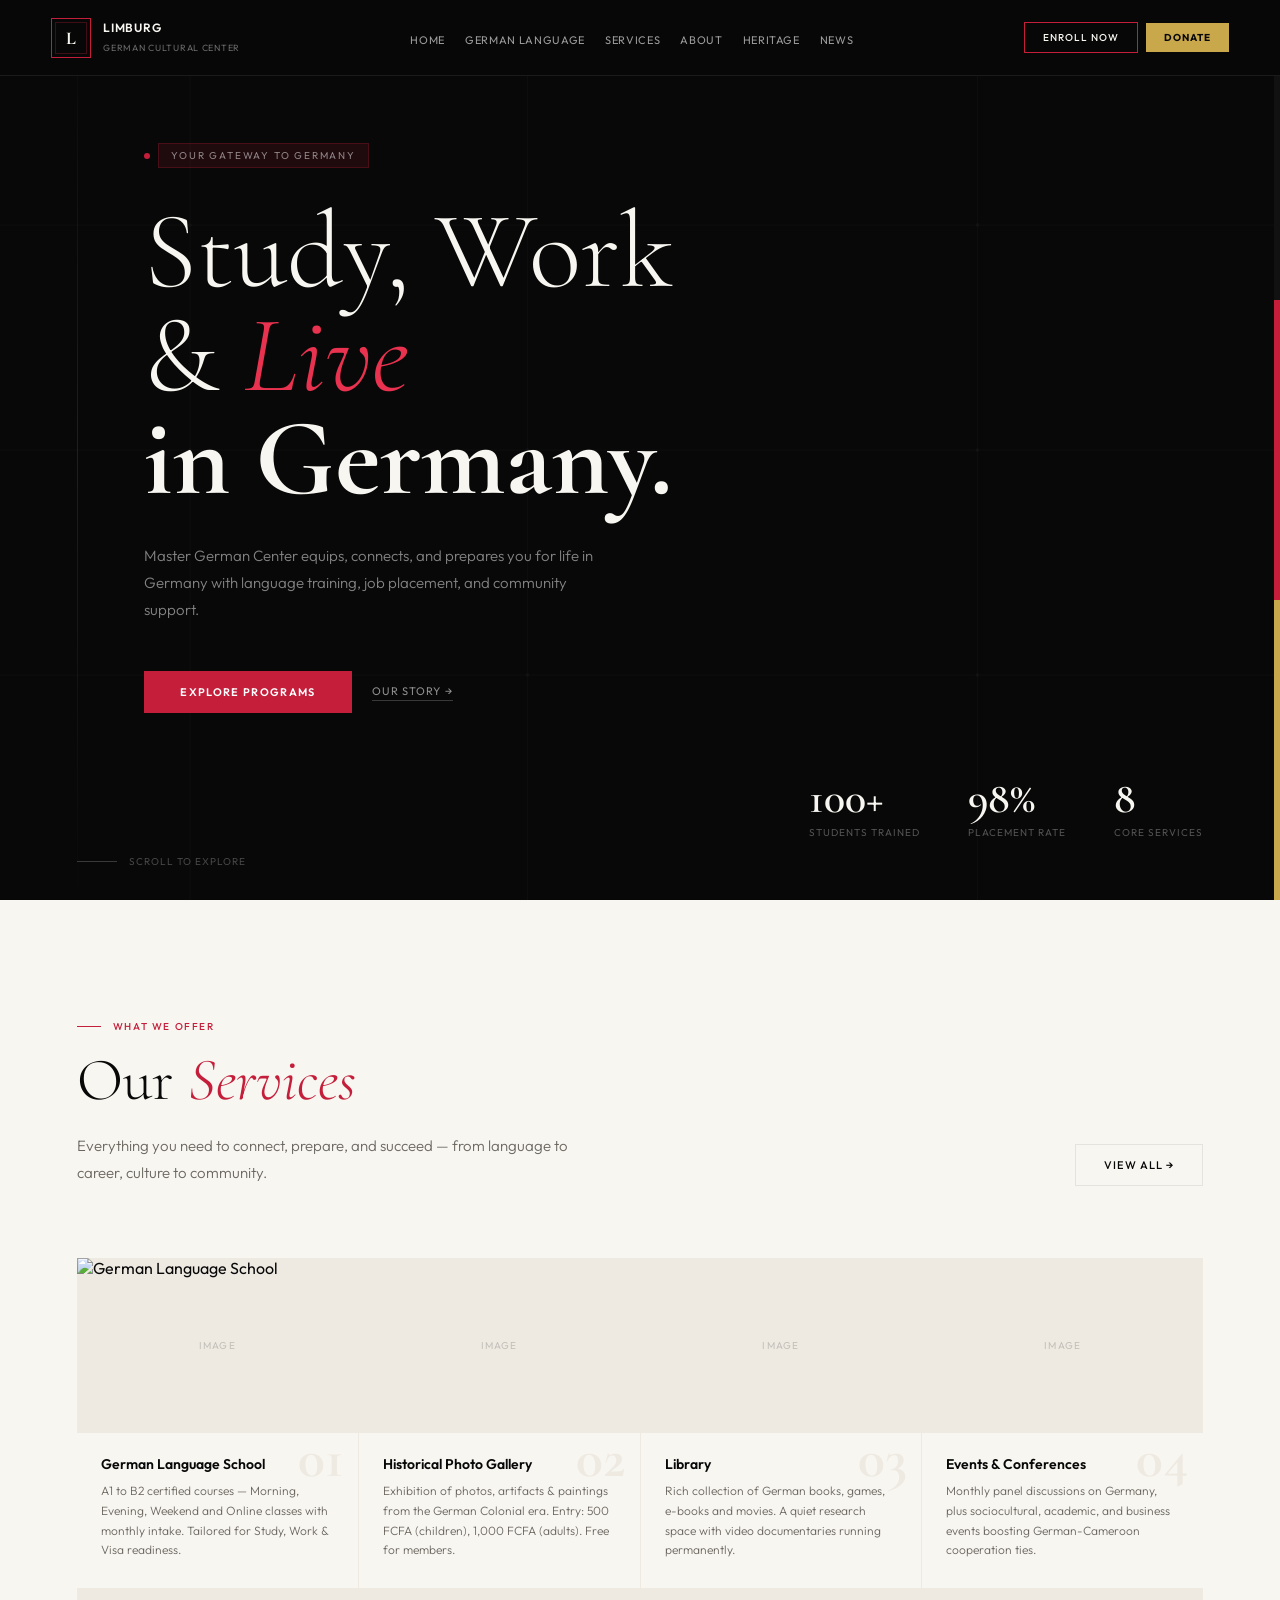
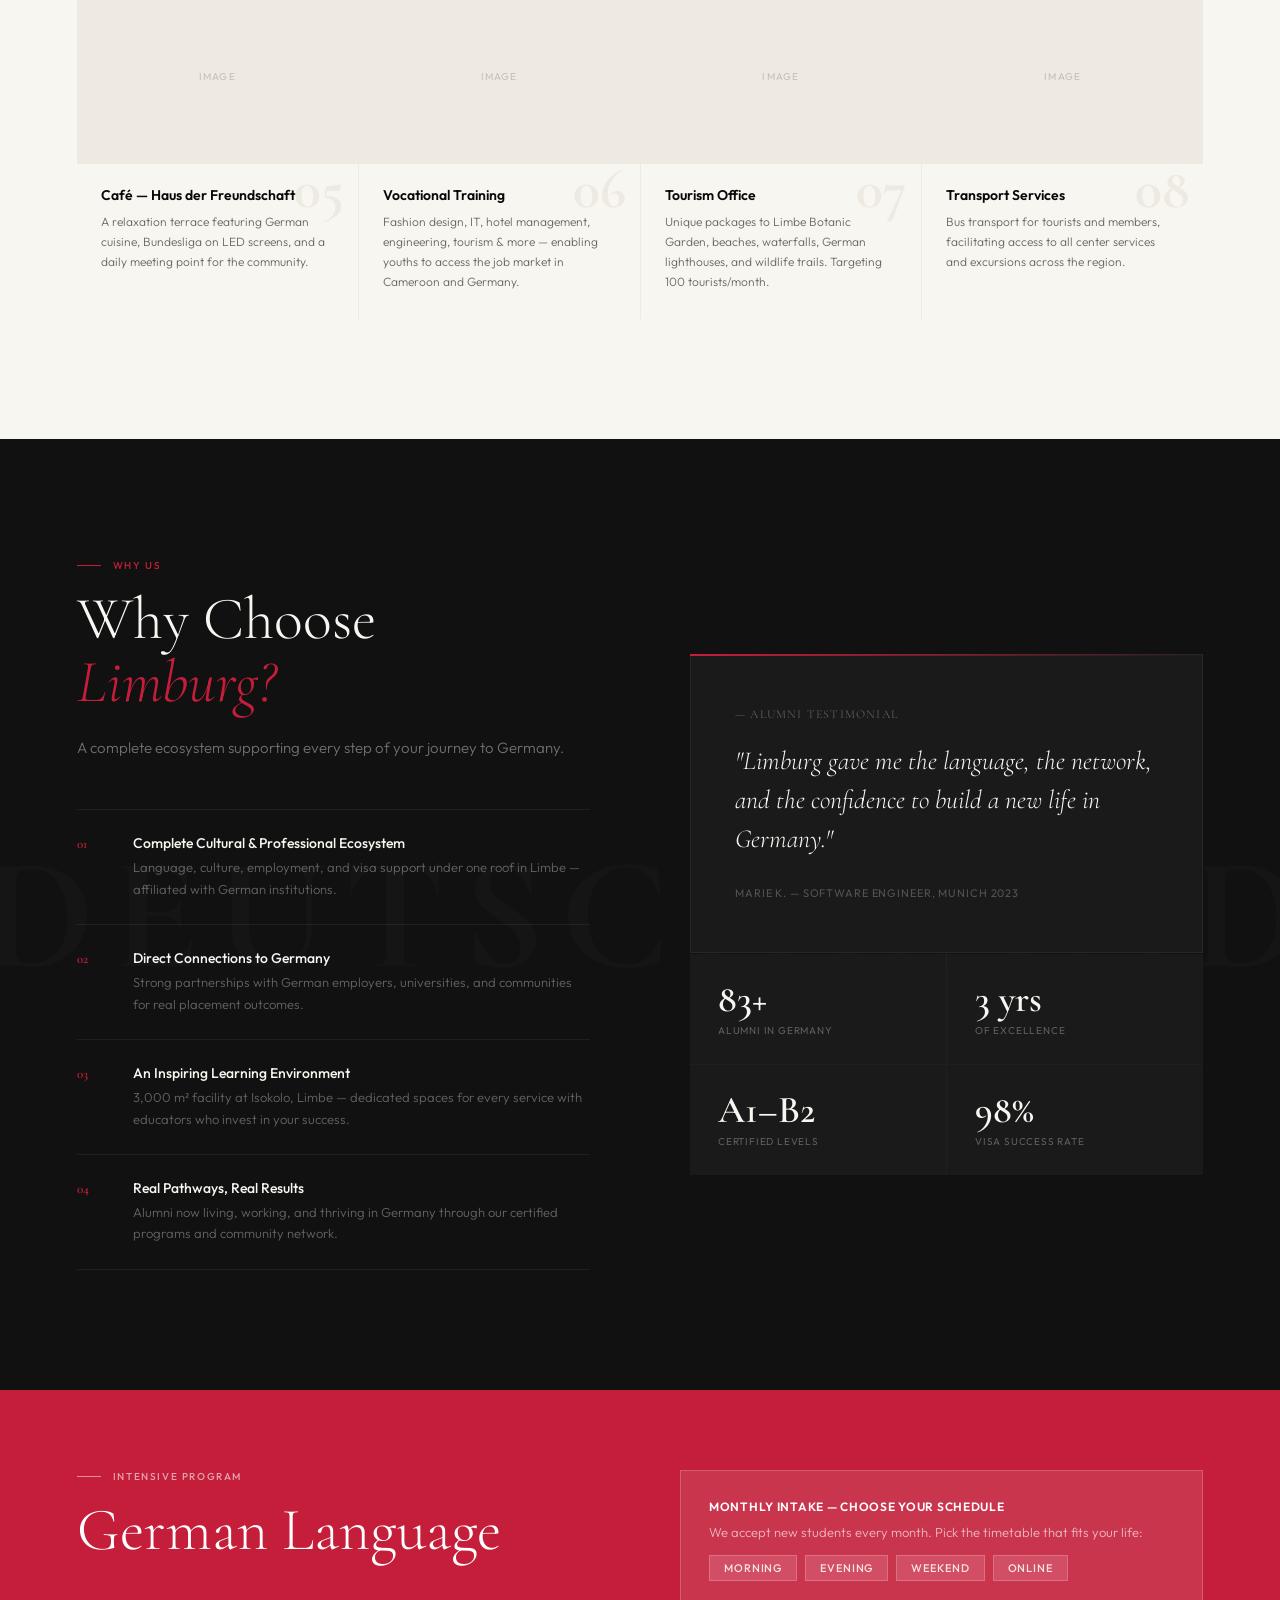
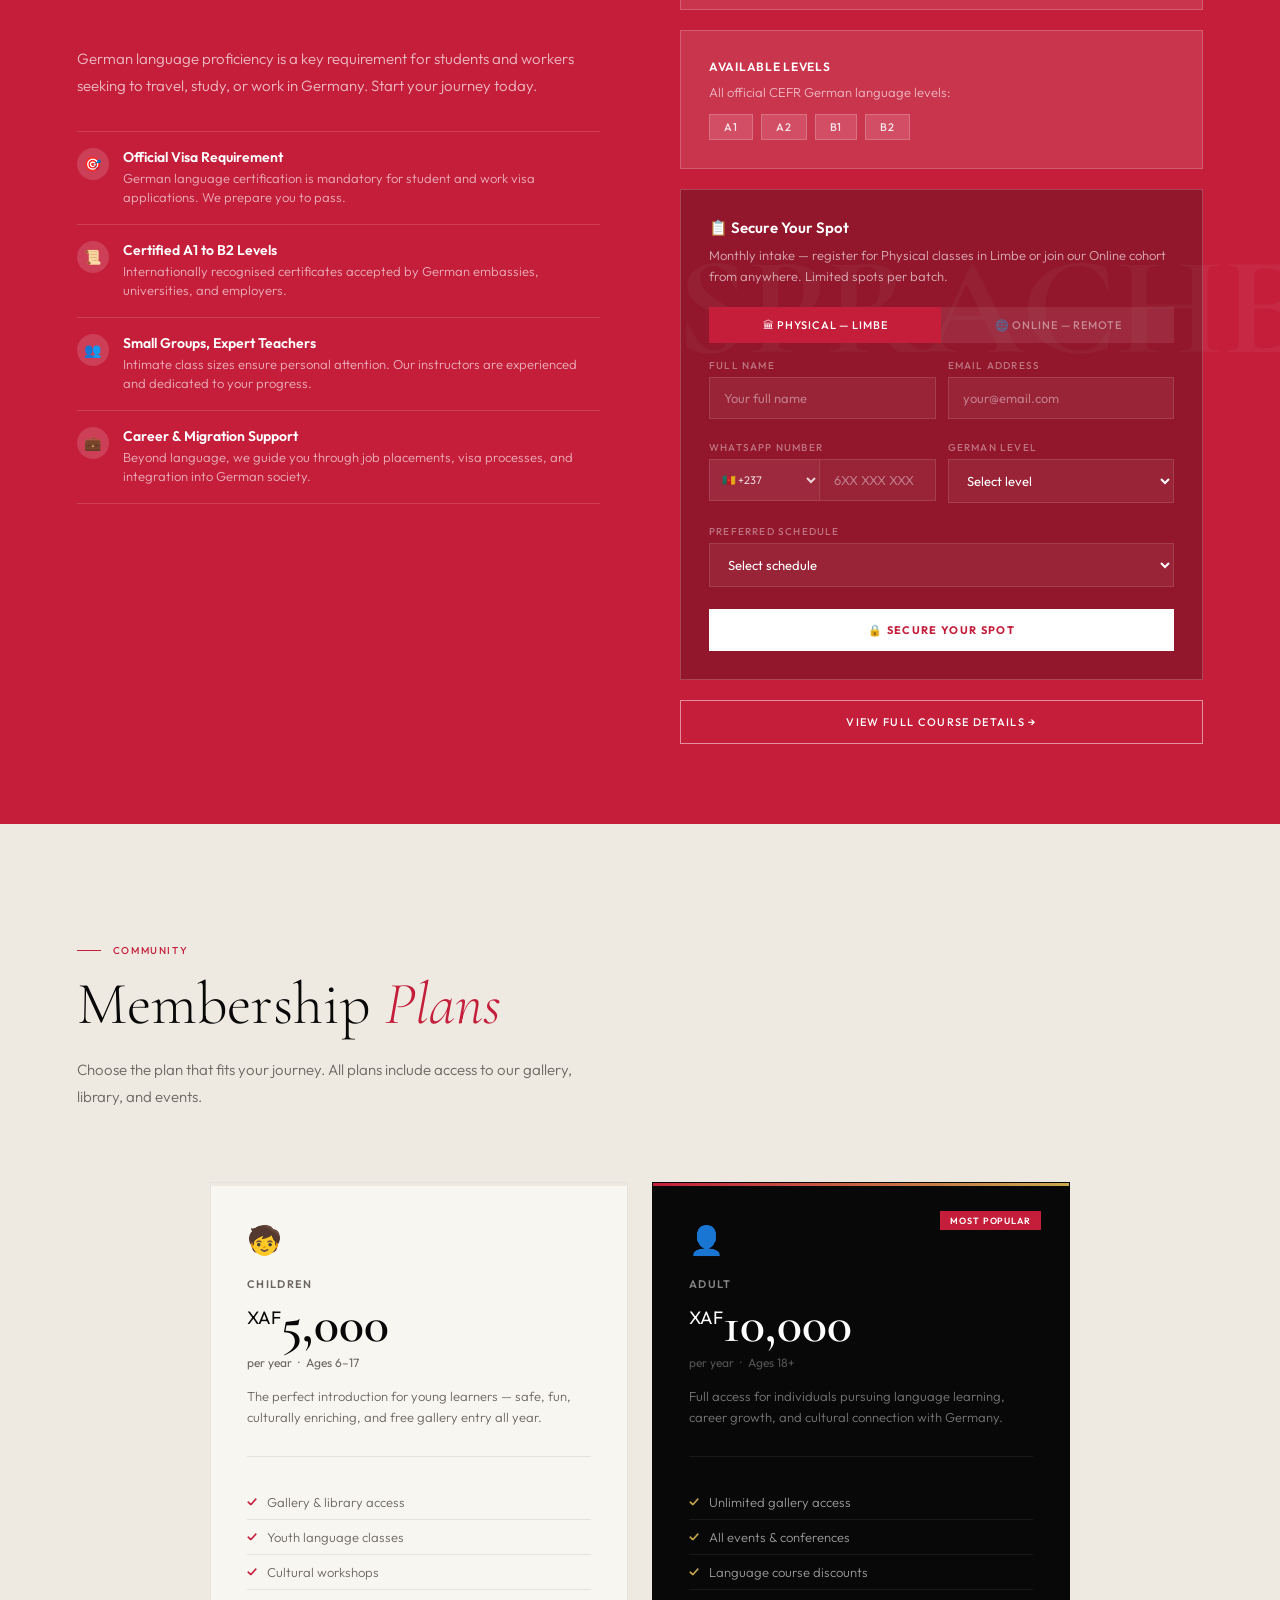
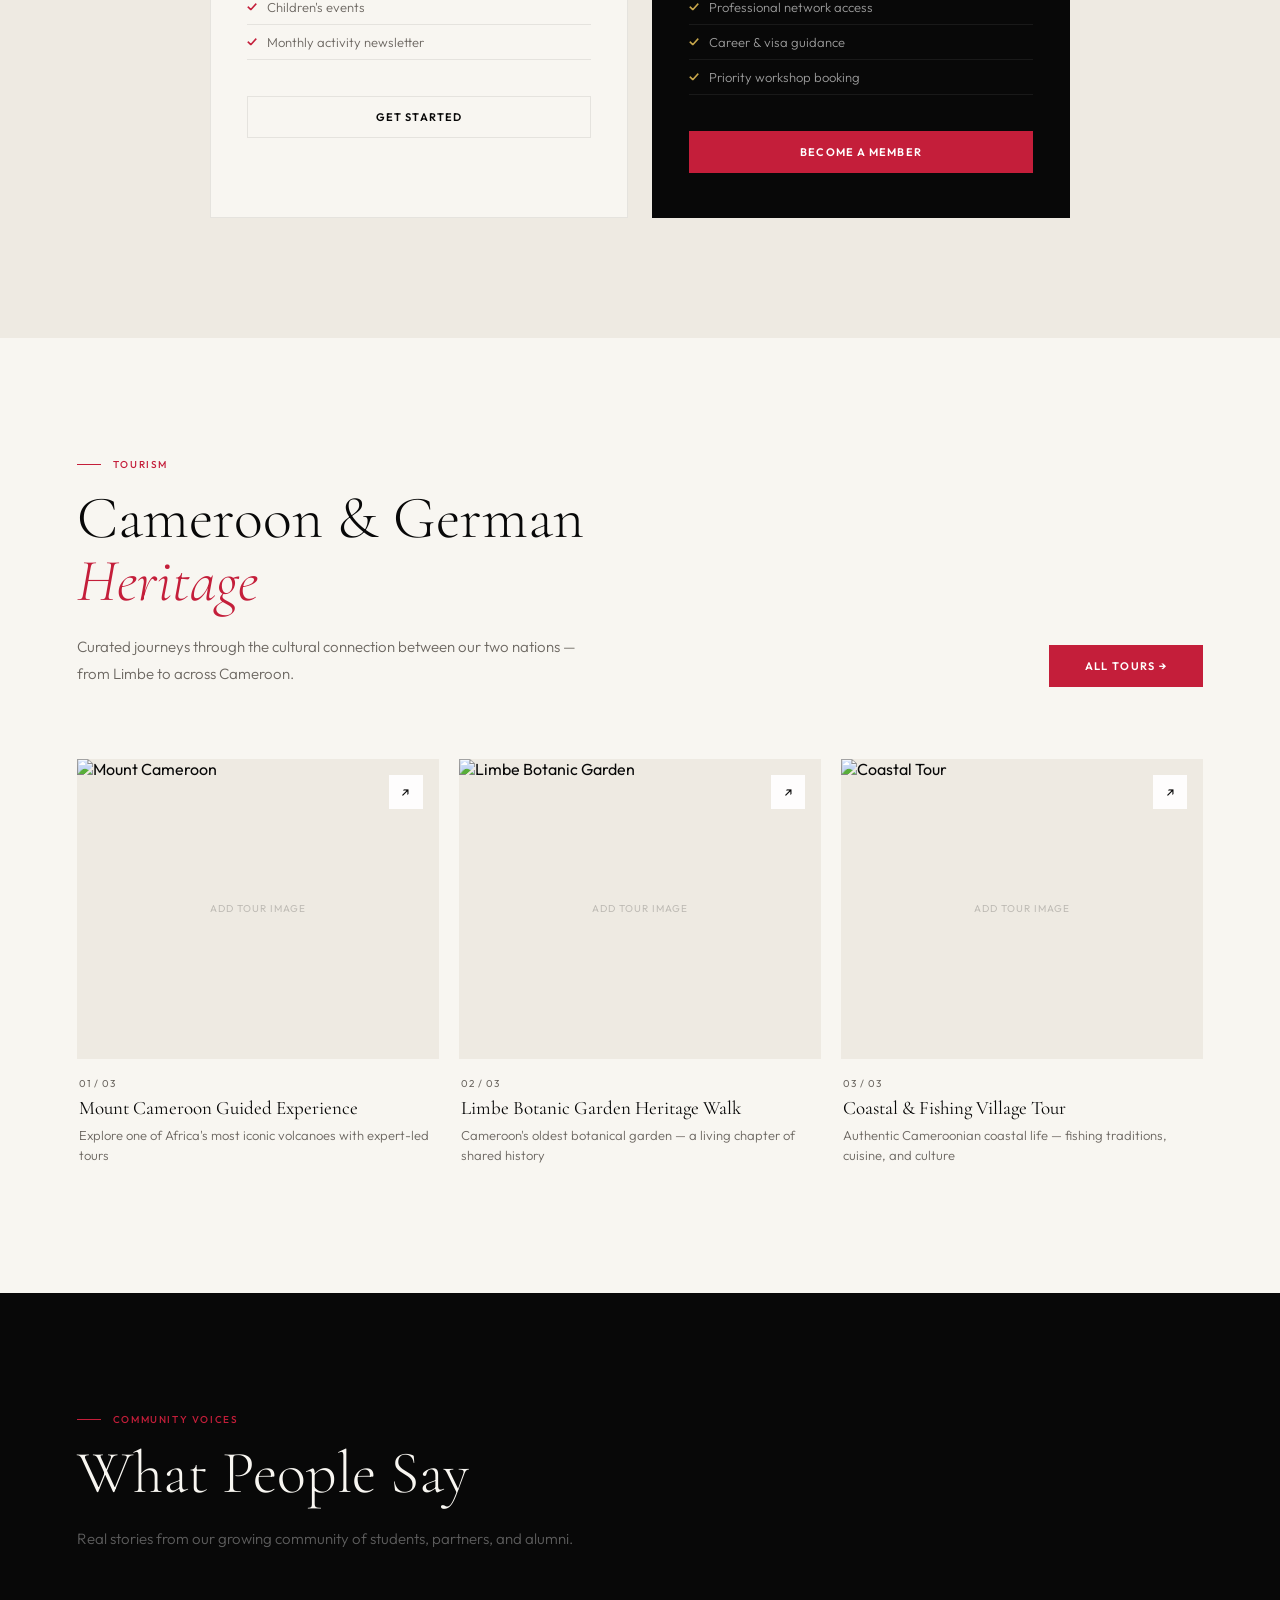
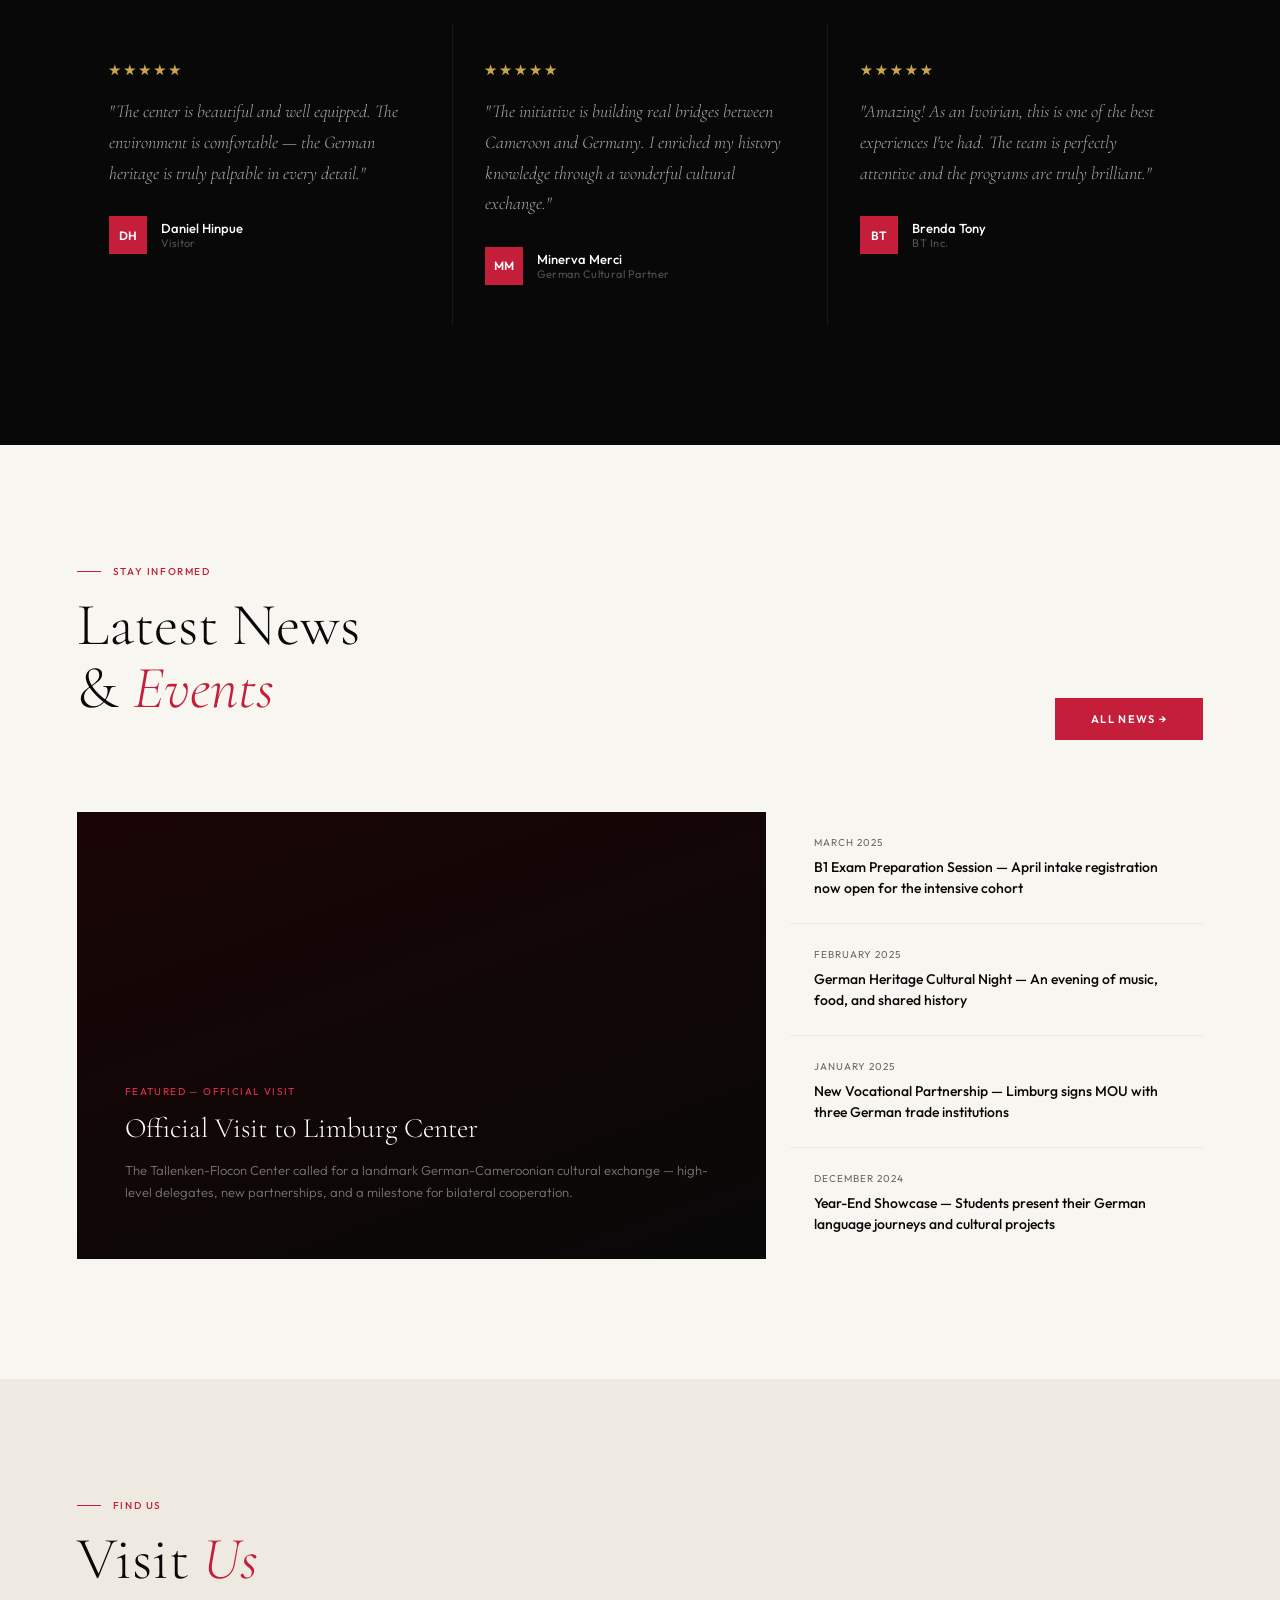
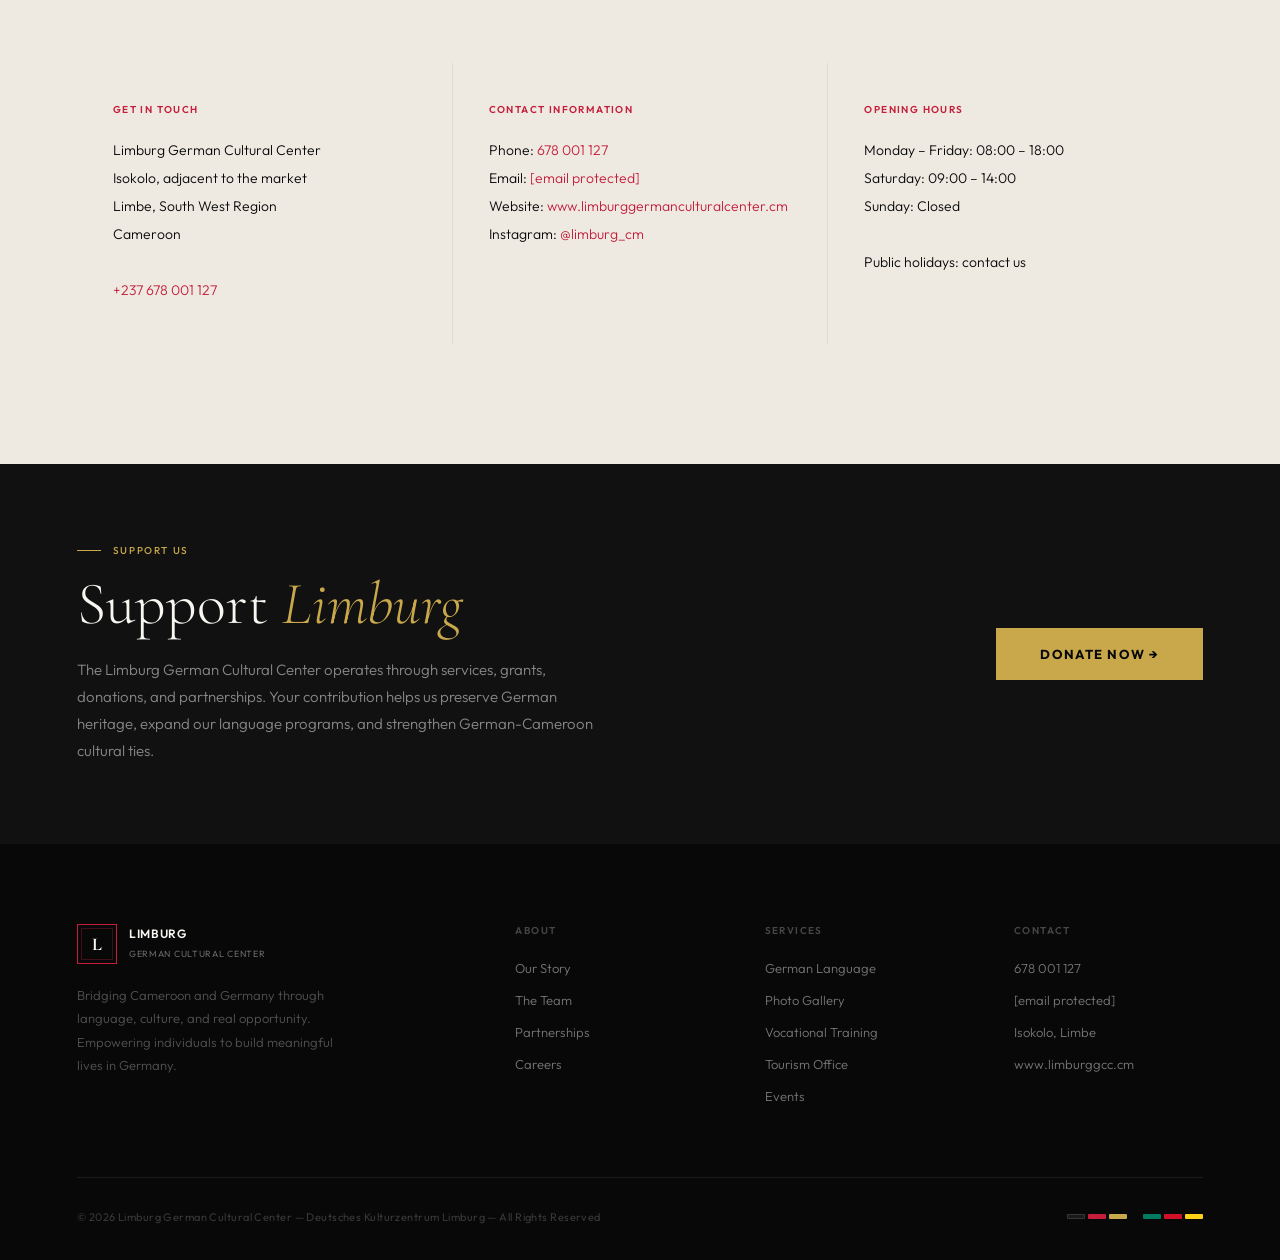
==== commit 811f152e: "Add files via upload" ====
--- a/index.html
+++ b/index.html
@@ -561,6 +561,15 @@
 </head>
 <body>
 
+<!--
+VERCEL IMAGE FIX:
+1. Put all images inside assets/images/
+2. Use lowercase filenames only
+3. Keep exact same names as referenced below
+4. Recommended format: .jpg or .png
+-->
+
+
 <!-- ==================== NAVIGATION ==================== -->
 <nav id="navbar">
 
@@ -680,7 +689,7 @@
       <div class="svc-n">01</div>
       <div class="svc-img">
         <div class="svc-img-label">Image</div>
-        <!-- TO ADD IMAGE: <img src="your-image.jpg" alt="German Language School"> -->
+        <img src="assets/images/services/language-class.jpg" alt="German Language School">
       </div>
       <div class="svc-body">
         <div class="svc-title">German Language School</div>
@@ -1081,7 +1090,7 @@
     <div class="hcard">
       <div class="hcard-img">
         <div class="hcard-img-label">Add Tour Image</div>
-        <!-- <img src="images/mount-cameroon.jpg" alt="Mount Cameroon"> -->
+        <img src="assets/images/tourism/mount-cameroon.jpg" alt="Mount Cameroon">
       </div>
       <div class="hcard-arrow">↗</div>
       <div class="hcard-content">
@@ -1094,7 +1103,7 @@
     <div class="hcard">
       <div class="hcard-img">
         <div class="hcard-img-label">Add Tour Image</div>
-        <!-- <img src="images/limbe-botanic.jpg" alt="Limbe Botanic Garden"> -->
+        <img src="assets/images/tourism/botanic-garden.jpg" alt="Limbe Botanic Garden">
       </div>
       <div class="hcard-arrow">↗</div>
       <div class="hcard-content">
@@ -1107,7 +1116,7 @@
     <div class="hcard">
       <div class="hcard-img">
         <div class="hcard-img-label">Add Tour Image</div>
-        <!-- <img src="images/coastal-tour.jpg" alt="Coastal Tour"> -->
+        <img src="assets/images/tourism/coastal-village.jpg" alt="Coastal Tour">
       </div>
       <div class="hcard-arrow">↗</div>
       <div class="hcard-content">
